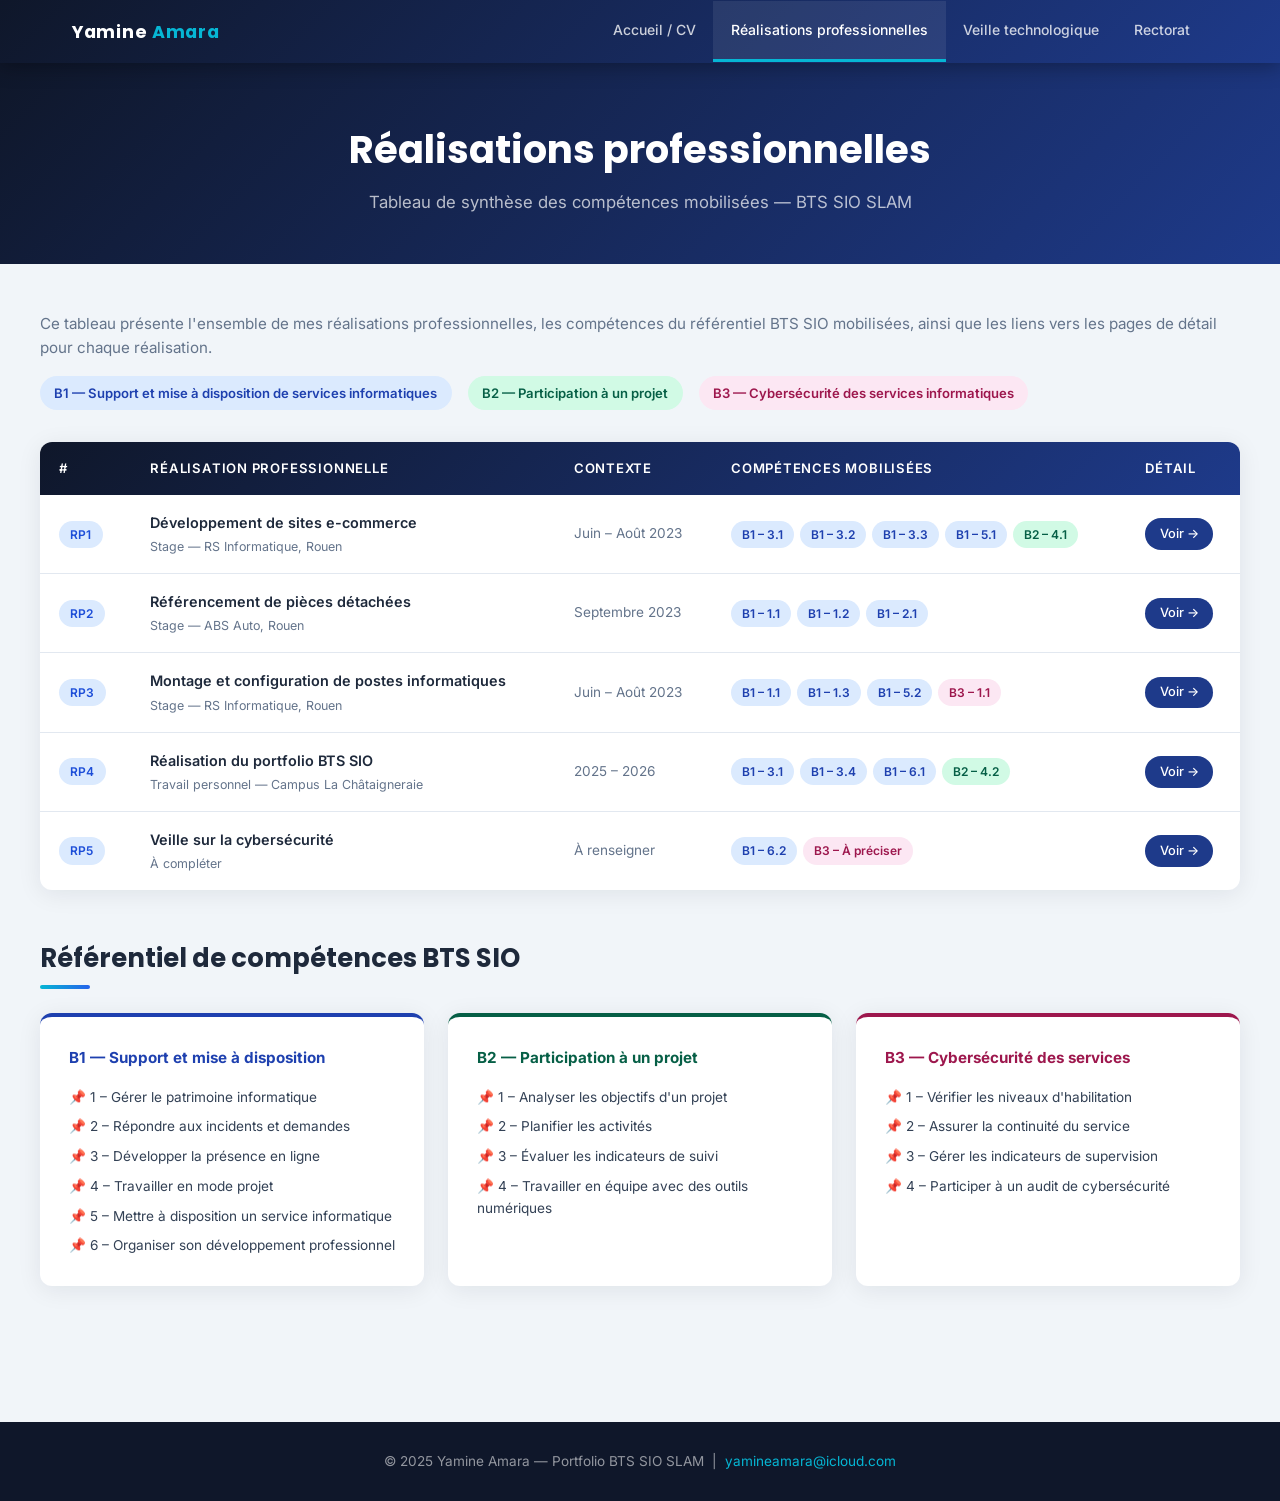
==== realisations.html @ 0012625f "Add files via upload" ====
<!DOCTYPE html>
<html lang="fr">
<head>
  <meta charset="UTF-8">
  <meta name="viewport" content="width=device-width, initial-scale=1.0">
  <title>Réalisations professionnelles — Yamine Amara</title>
  <link rel="stylesheet" href="style.css">
</head>
<body>

<nav class="navbar">
  <div class="navbar-inner">
    <a href="index.html" class="navbar-brand">Yamine <span>Amara</span></a>
    <ul class="navbar-nav">
      <li><a href="index.html">Accueil / CV</a></li>
      <li><a href="realisations.html" class="active">Réalisations professionnelles</a></li>
      <li><a href="veille.html">Veille technologique</a></li>
      <li><a href="rectorat.html">Rectorat</a></li>
    </ul>
  </div>
</nav>

<div class="page-header">
  <h1>Réalisations professionnelles</h1>
  <p>Tableau de synthèse des compétences mobilisées — BTS SIO SLAM</p>
</div>

<div class="container section">

  <p style="font-size:0.95rem;color:var(--gray);margin-bottom:1rem;">
    Ce tableau présente l'ensemble de mes réalisations professionnelles, les compétences du référentiel BTS SIO mobilisées,
    ainsi que les liens vers les pages de détail pour chaque réalisation.
  </p>

  <!-- Légende blocs -->
  <div style="display:flex;gap:1rem;flex-wrap:wrap;margin-bottom:1.5rem;">
    <span class="badge badge-b1" style="padding:0.4rem 0.9rem;font-size:0.82rem;">B1 — Support et mise à disposition de services informatiques</span>
    <span class="badge badge-b2" style="padding:0.4rem 0.9rem;font-size:0.82rem;">B2 — Participation à un projet</span>
    <span class="badge badge-b3" style="padding:0.4rem 0.9rem;font-size:0.82rem;">B3 — Cybersécurité des services informatiques</span>
  </div>

  <div class="rp-table-wrapper">
    <table class="rp-table">
      <thead>
        <tr>
          <th>#</th>
          <th>Réalisation professionnelle</th>
          <th>Contexte</th>
          <th>Compétences mobilisées</th>
          <th>Détail</th>
        </tr>
      </thead>
      <tbody>

        <tr>
          <td><span class="badge badge-primary">RP1</span></td>
          <td>
            <div class="rp-name">Développement de sites e-commerce</div>
            <div style="font-size:0.78rem;color:var(--gray);margin-top:0.2rem;">Stage — RS Informatique, Rouen</div>
          </td>
          <td style="font-size:0.85rem;color:var(--gray);">Juin – Août 2023</td>
          <td>
            <div class="comp-badges">
              <span class="badge badge-b1">B1 – 3.1</span>
              <span class="badge badge-b1">B1 – 3.2</span>
              <span class="badge badge-b1">B1 – 3.3</span>
              <span class="badge badge-b1">B1 – 5.1</span>
              <span class="badge badge-b2">B2 – 4.1</span>
            </div>
          </td>
          <td><a href="rp/rp1-ecommerce.html" target="_blank" class="rp-link">Voir →</a></td>
        </tr>

        <tr>
          <td><span class="badge badge-primary">RP2</span></td>
          <td>
            <div class="rp-name">Référencement de pièces détachées</div>
            <div style="font-size:0.78rem;color:var(--gray);margin-top:0.2rem;">Stage — ABS Auto, Rouen</div>
          </td>
          <td style="font-size:0.85rem;color:var(--gray);">Septembre 2023</td>
          <td>
            <div class="comp-badges">
              <span class="badge badge-b1">B1 – 1.1</span>
              <span class="badge badge-b1">B1 – 1.2</span>
              <span class="badge badge-b1">B1 – 2.1</span>
            </div>
          </td>
          <td><a href="rp/rp2-pieces.html" target="_blank" class="rp-link">Voir →</a></td>
        </tr>

        <tr>
          <td><span class="badge badge-primary">RP3</span></td>
          <td>
            <div class="rp-name">Montage et configuration de postes informatiques</div>
            <div style="font-size:0.78rem;color:var(--gray);margin-top:0.2rem;">Stage — RS Informatique, Rouen</div>
          </td>
          <td style="font-size:0.85rem;color:var(--gray);">Juin – Août 2023</td>
          <td>
            <div class="comp-badges">
              <span class="badge badge-b1">B1 – 1.1</span>
              <span class="badge badge-b1">B1 – 1.3</span>
              <span class="badge badge-b1">B1 – 5.2</span>
              <span class="badge badge-b3">B3 – 1.1</span>
            </div>
          </td>
          <td><a href="rp/rp3-montage.html" target="_blank" class="rp-link">Voir →</a></td>
        </tr>

        <tr>
          <td><span class="badge badge-primary">RP4</span></td>
          <td>
            <div class="rp-name">Réalisation du portfolio BTS SIO</div>
            <div style="font-size:0.78rem;color:var(--gray);margin-top:0.2rem;">Travail personnel — Campus La Châtaigneraie</div>
          </td>
          <td style="font-size:0.85rem;color:var(--gray);">2025 – 2026</td>
          <td>
            <div class="comp-badges">
              <span class="badge badge-b1">B1 – 3.1</span>
              <span class="badge badge-b1">B1 – 3.4</span>
              <span class="badge badge-b1">B1 – 6.1</span>
              <span class="badge badge-b2">B2 – 4.2</span>
            </div>
          </td>
          <td><a href="rp/rp4-portfolio.html" target="_blank" class="rp-link">Voir →</a></td>
        </tr>

        <tr>
          <td><span class="badge badge-primary">RP5</span></td>
          <td>
            <div class="rp-name">Veille sur la cybersécurité</div>
            <div style="font-size:0.78rem;color:var(--gray);margin-top:0.2rem;">À compléter</div>
          </td>
          <td style="font-size:0.85rem;color:var(--gray);">À renseigner</td>
          <td>
            <div class="comp-badges">
              <span class="badge badge-b1">B1 – 6.2</span>
              <span class="badge badge-b3">B3 – À préciser</span>
            </div>
          </td>
          <td><a href="rp/rp5-placeholder.html" target="_blank" class="rp-link">Voir →</a></td>
        </tr>

      </tbody>
    </table>
  </div>

  <!-- Référentiel de compétences -->
  <div style="margin-top:3rem;">
    <h2 class="section-title">Référentiel de compétences BTS SIO</h2>
    <div class="section-divider"></div>

    <div style="display:grid;grid-template-columns:repeat(auto-fit,minmax(300px,1fr));gap:1.5rem;margin-top:1.5rem;">

      <div class="card" style="border-top:4px solid #1e40af;">
        <h3 style="color:#1e40af;font-size:0.95rem;font-weight:700;margin-bottom:1rem;">B1 — Support et mise à disposition</h3>
        <ul style="list-style:none;font-size:0.85rem;color:var(--text);display:flex;flex-direction:column;gap:0.5rem;">
          <li>📌 1 – Gérer le patrimoine informatique</li>
          <li>📌 2 – Répondre aux incidents et demandes</li>
          <li>📌 3 – Développer la présence en ligne</li>
          <li>📌 4 – Travailler en mode projet</li>
          <li>📌 5 – Mettre à disposition un service informatique</li>
          <li>📌 6 – Organiser son développement professionnel</li>
        </ul>
      </div>

      <div class="card" style="border-top:4px solid #065f46;">
        <h3 style="color:#065f46;font-size:0.95rem;font-weight:700;margin-bottom:1rem;">B2 — Participation à un projet</h3>
        <ul style="list-style:none;font-size:0.85rem;color:var(--text);display:flex;flex-direction:column;gap:0.5rem;">
          <li>📌 1 – Analyser les objectifs d'un projet</li>
          <li>📌 2 – Planifier les activités</li>
          <li>📌 3 – Évaluer les indicateurs de suivi</li>
          <li>📌 4 – Travailler en équipe avec des outils numériques</li>
        </ul>
      </div>

      <div class="card" style="border-top:4px solid #9d174d;">
        <h3 style="color:#9d174d;font-size:0.95rem;font-weight:700;margin-bottom:1rem;">B3 — Cybersécurité des services</h3>
        <ul style="list-style:none;font-size:0.85rem;color:var(--text);display:flex;flex-direction:column;gap:0.5rem;">
          <li>📌 1 – Vérifier les niveaux d'habilitation</li>
          <li>📌 2 – Assurer la continuité du service</li>
          <li>📌 3 – Gérer les indicateurs de supervision</li>
          <li>📌 4 – Participer à un audit de cybersécurité</li>
        </ul>
      </div>

    </div>
  </div>

</div>

<footer>
  <p>© 2025 Yamine Amara — Portfolio BTS SIO SLAM &nbsp;|&nbsp; <a href="mailto:yamineamara@icloud.com">yamineamara@icloud.com</a></p>
</footer>

</body>
</html>
---- style.css ----
@import url('https://fonts.googleapis.com/css2?family=Inter:wght@300;400;500;600;700&family=Poppins:wght@600;700;800&display=swap');

:root {
  --primary: #1e3a8a;
  --primary-light: #2563eb;
  --accent: #06b6d4;
  --dark: #0f172a;
  --dark-2: #1e293b;
  --light: #f1f5f9;
  --light-2: #e2e8f0;
  --white: #ffffff;
  --gray: #64748b;
  --text: #334155;
  --text-light: #94a3b8;
  --border: #e2e8f0;
  --success: #10b981;
  --warning: #f59e0b;
  --danger: #ef4444;
  --shadow: 0 4px 24px rgba(15,23,42,0.08);
  --shadow-lg: 0 8px 40px rgba(15,23,42,0.14);
  --radius: 12px;
  --radius-sm: 8px;
}

*, *::before, *::after { margin: 0; padding: 0; box-sizing: border-box; }

html { scroll-behavior: smooth; }

body {
  font-family: 'Inter', -apple-system, BlinkMacSystemFont, sans-serif;
  color: var(--text);
  background: var(--light);
  line-height: 1.6;
  min-height: 100vh;
}

/* ── NAVBAR ── */
.navbar {
  background: linear-gradient(135deg, var(--dark) 0%, var(--primary) 100%);
  position: sticky;
  top: 0;
  z-index: 100;
  box-shadow: 0 2px 20px rgba(0,0,0,0.35);
}
.navbar-inner {
  max-width: 1200px;
  margin: 0 auto;
  display: flex;
  align-items: center;
  justify-content: space-between;
  padding: 0 2rem;
}
.navbar-brand {
  color: #fff;
  font-family: 'Poppins', sans-serif;
  font-size: 1.1rem;
  font-weight: 700;
  text-decoration: none;
  padding: 1.1rem 0;
  letter-spacing: 0.04em;
  white-space: nowrap;
}
.navbar-brand span { color: var(--accent); }
.navbar-nav {
  display: flex;
  list-style: none;
  gap: 0;
}
.navbar-nav a {
  display: block;
  color: rgba(255,255,255,0.78);
  text-decoration: none;
  padding: 1.1rem 1.1rem;
  font-size: 0.875rem;
  font-weight: 500;
  transition: all 0.25s;
  border-bottom: 3px solid transparent;
}
.navbar-nav a:hover, .navbar-nav a.active {
  color: #fff;
  background: rgba(255,255,255,0.08);
  border-bottom-color: var(--accent);
}

/* ── PAGE HEADER ── */
.page-header {
  background: linear-gradient(135deg, var(--dark) 0%, var(--primary) 100%);
  color: #fff;
  padding: 3.5rem 2rem 3rem;
  text-align: center;
}
.page-header h1 {
  font-family: 'Poppins', sans-serif;
  font-size: 2.4rem;
  font-weight: 700;
  margin-bottom: 0.5rem;
}
.page-header p { color: rgba(255,255,255,0.7); font-size: 1.05rem; }

/* ── HERO (CV page) ── */
.hero {
  background: linear-gradient(135deg, var(--dark) 0%, var(--primary) 60%, #1d4ed8 100%);
  color: #fff;
  padding: 4rem 2rem 4.5rem;
  position: relative;
  overflow: hidden;
}
.hero::before {
  content: '';
  position: absolute;
  top: -40%;
  right: -10%;
  width: 500px;
  height: 500px;
  background: radial-gradient(circle, rgba(6,182,212,0.12) 0%, transparent 70%);
  border-radius: 50%;
}
.hero-inner {
  max-width: 1100px;
  margin: 0 auto;
  display: flex;
  align-items: center;
  gap: 3rem;
}
.hero-avatar {
  flex-shrink: 0;
  width: 160px;
  height: 160px;
  border-radius: 50%;
  background: linear-gradient(135deg, var(--accent), var(--primary-light));
  display: flex;
  align-items: center;
  justify-content: center;
  font-size: 4.5rem;
  border: 4px solid rgba(255,255,255,0.2);
  box-shadow: 0 8px 32px rgba(0,0,0,0.3);
}
.hero-info h1 {
  font-family: 'Poppins', sans-serif;
  font-size: 3rem;
  font-weight: 800;
  line-height: 1.1;
  margin-bottom: 0.4rem;
}
.hero-info h1 span { color: var(--accent); }
.hero-subtitle {
  font-size: 1.2rem;
  color: rgba(255,255,255,0.75);
  margin-bottom: 1.5rem;
  font-weight: 500;
}
.hero-contacts {
  display: flex;
  flex-wrap: wrap;
  gap: 0.8rem;
}
.hero-contact-item {
  display: flex;
  align-items: center;
  gap: 0.4rem;
  background: rgba(255,255,255,0.1);
  backdrop-filter: blur(4px);
  border: 1px solid rgba(255,255,255,0.15);
  padding: 0.4rem 0.9rem;
  border-radius: 50px;
  font-size: 0.875rem;
  color: rgba(255,255,255,0.9);
  text-decoration: none;
  transition: background 0.2s;
}
.hero-contact-item:hover { background: rgba(255,255,255,0.18); }
.hero-contact-item .icon { font-size: 1rem; }

/* ── LAYOUT ── */
.container { max-width: 1200px; margin: 0 auto; padding: 0 2rem; }
.section { padding: 3rem 0; }

.cv-grid {
  display: grid;
  grid-template-columns: 300px 1fr;
  gap: 2rem;
  max-width: 1200px;
  margin: 0 auto;
  padding: 2.5rem 2rem;
  align-items: start;
}

/* ── CARDS ── */
.card {
  background: var(--white);
  border-radius: var(--radius);
  padding: 1.8rem;
  box-shadow: var(--shadow);
  margin-bottom: 1.5rem;
}
.card-title {
  font-family: 'Poppins', sans-serif;
  font-size: 1rem;
  font-weight: 700;
  text-transform: uppercase;
  letter-spacing: 0.08em;
  color: var(--primary);
  margin-bottom: 1.3rem;
  padding-bottom: 0.7rem;
  border-bottom: 2px solid var(--accent);
  display: flex;
  align-items: center;
  gap: 0.5rem;
}

/* ── TIMELINE ── */
.timeline { list-style: none; }
.timeline-item {
  position: relative;
  padding-left: 1.6rem;
  padding-bottom: 1.6rem;
  border-left: 2px solid var(--light-2);
}
.timeline-item:last-child { border-left-color: transparent; padding-bottom: 0; }
.timeline-item::before {
  content: '';
  position: absolute;
  left: -6px;
  top: 6px;
  width: 10px;
  height: 10px;
  border-radius: 50%;
  background: var(--accent);
  border: 2px solid var(--white);
  box-shadow: 0 0 0 2px var(--accent);
}
.timeline-date {
  font-size: 0.78rem;
  font-weight: 600;
  color: var(--accent);
  text-transform: uppercase;
  letter-spacing: 0.05em;
  margin-bottom: 0.2rem;
}
.timeline-company {
  font-size: 0.82rem;
  color: var(--gray);
  margin-bottom: 0.3rem;
  font-weight: 500;
}
.timeline-title {
  font-weight: 600;
  font-size: 1rem;
  color: var(--dark-2);
  margin-bottom: 0.4rem;
}
.timeline-desc {
  font-size: 0.875rem;
  color: var(--text);
  line-height: 1.55;
}
.timeline-tags {
  display: flex;
  flex-wrap: wrap;
  gap: 0.4rem;
  margin-top: 0.5rem;
}

/* ── TAGS & BADGES ── */
.tag {
  background: var(--light);
  color: var(--primary);
  font-size: 0.75rem;
  font-weight: 600;
  padding: 0.2rem 0.65rem;
  border-radius: 50px;
  border: 1px solid var(--light-2);
}
.badge {
  display: inline-block;
  padding: 0.25rem 0.7rem;
  border-radius: 50px;
  font-size: 0.75rem;
  font-weight: 600;
}
.badge-b1 { background: #dbeafe; color: #1e40af; }
.badge-b2 { background: #d1fae5; color: #065f46; }
.badge-b3 { background: #fce7f3; color: #9d174d; }
.badge-primary { background: #dbeafe; color: #1d4ed8; }
.badge-accent { background: #cffafe; color: #0e7490; }
.badge-success { background: #d1fae5; color: #047857; }
.badge-warning { background: #fef3c7; color: #92400e; }

/* ── SKILLS ── */
.skill-list { display: flex; flex-wrap: wrap; gap: 0.5rem; }
.skill-tag {
  background: linear-gradient(135deg, var(--primary) 0%, var(--primary-light) 100%);
  color: #fff;
  font-size: 0.8rem;
  font-weight: 500;
  padding: 0.35rem 0.85rem;
  border-radius: 50px;
}
.soft-skill-tag {
  background: var(--light);
  color: var(--primary);
  font-size: 0.8rem;
  font-weight: 500;
  padding: 0.35rem 0.85rem;
  border-radius: 50px;
  border: 1.5px solid var(--primary-light);
}
.lang-item {
  display: flex;
  justify-content: space-between;
  align-items: center;
  padding: 0.5rem 0;
  border-bottom: 1px solid var(--light-2);
}
.lang-item:last-child { border-bottom: none; }
.lang-level {
  font-size: 0.78rem;
  font-weight: 600;
  color: var(--accent);
  background: #cffafe;
  padding: 0.15rem 0.6rem;
  border-radius: 50px;
}
.interest-list { display: flex; flex-wrap: wrap; gap: 0.5rem; }
.interest-tag {
  background: var(--light);
  color: var(--gray);
  font-size: 0.82rem;
  padding: 0.4rem 0.9rem;
  border-radius: var(--radius-sm);
  display: flex;
  align-items: center;
  gap: 0.35rem;
}

/* ── CERTIFICATIONS ── */
.cert-grid {
  display: grid;
  grid-template-columns: repeat(auto-fit, minmax(260px, 1fr));
  gap: 1.5rem;
  margin-top: 2rem;
}
.cert-card {
  background: var(--white);
  border-radius: var(--radius);
  padding: 1.8rem;
  box-shadow: var(--shadow);
  border-top: 4px solid var(--accent);
  text-decoration: none;
  color: inherit;
  transition: transform 0.2s, box-shadow 0.2s;
  display: block;
}
.cert-card:hover { transform: translateY(-4px); box-shadow: var(--shadow-lg); }
.cert-icon { font-size: 2.5rem; margin-bottom: 0.8rem; }
.cert-card h3 {
  font-family: 'Poppins', sans-serif;
  font-size: 1.1rem;
  color: var(--primary);
  margin-bottom: 0.5rem;
}
.cert-card p { font-size: 0.875rem; color: var(--gray); line-height: 1.5; }
.cert-screenshots {
  display: flex;
  flex-wrap: wrap;
  gap: 0.5rem;
  margin-top: 1rem;
}
.cert-screenshot-placeholder {
  width: 80px;
  height: 54px;
  background: var(--light);
  border: 1.5px dashed var(--light-2);
  border-radius: var(--radius-sm);
  display: flex;
  align-items: center;
  justify-content: center;
  font-size: 0.6rem;
  color: var(--text-light);
  text-align: center;
  cursor: pointer;
}

/* ── RÉALISATIONS TABLE ── */
.rp-table-wrapper {
  background: var(--white);
  border-radius: var(--radius);
  box-shadow: var(--shadow);
  overflow: hidden;
  margin-top: 2rem;
}
.rp-table {
  width: 100%;
  border-collapse: collapse;
}
.rp-table thead {
  background: linear-gradient(135deg, var(--dark) 0%, var(--primary) 100%);
  color: #fff;
}
.rp-table th {
  padding: 1rem 1.2rem;
  text-align: left;
  font-size: 0.82rem;
  font-weight: 600;
  text-transform: uppercase;
  letter-spacing: 0.06em;
}
.rp-table td {
  padding: 1rem 1.2rem;
  border-bottom: 1px solid var(--light-2);
  font-size: 0.9rem;
  vertical-align: middle;
}
.rp-table tbody tr:last-child td { border-bottom: none; }
.rp-table tbody tr:hover { background: var(--light); }
.rp-name { font-weight: 600; color: var(--dark-2); }
.rp-link {
  display: inline-flex;
  align-items: center;
  gap: 0.35rem;
  background: var(--primary);
  color: #fff;
  text-decoration: none;
  padding: 0.35rem 0.9rem;
  border-radius: 50px;
  font-size: 0.8rem;
  font-weight: 500;
  transition: background 0.2s;
}
.rp-link:hover { background: var(--primary-light); }
.comp-badges { display: flex; flex-wrap: wrap; gap: 0.35rem; }

/* ── RP DETAIL PAGE ── */
.rp-detail-header {
  background: linear-gradient(135deg, var(--dark) 0%, var(--primary) 100%);
  color: #fff;
  padding: 3rem 2rem;
}
.rp-detail-header .container { max-width: 1100px; }
.rp-detail-header h1 {
  font-family: 'Poppins', sans-serif;
  font-size: 2rem;
  margin-bottom: 0.5rem;
}
.rp-detail-header p { color: rgba(255,255,255,0.7); }
.rp-comp-row { display: flex; flex-wrap: wrap; gap: 0.5rem; margin-top: 1rem; }

.detail-grid {
  display: grid;
  grid-template-columns: 1fr 340px;
  gap: 2rem;
  max-width: 1100px;
  margin: 2rem auto;
  padding: 0 2rem;
  align-items: start;
}

.env-grid {
  display: grid;
  grid-template-columns: repeat(auto-fit, minmax(140px, 1fr));
  gap: 0.8rem;
  margin-top: 0.8rem;
}
.env-item {
  background: var(--light);
  border-radius: var(--radius-sm);
  padding: 0.7rem 0.9rem;
  display: flex;
  align-items: center;
  gap: 0.5rem;
  font-size: 0.85rem;
  font-weight: 500;
  color: var(--text);
}

.proof-grid {
  display: grid;
  grid-template-columns: repeat(auto-fill, minmax(220px, 1fr));
  gap: 1rem;
  margin-top: 1rem;
}
.proof-placeholder {
  background: var(--light);
  border: 2px dashed var(--light-2);
  border-radius: var(--radius-sm);
  padding: 1.5rem;
  text-align: center;
  color: var(--text-light);
  font-size: 0.85rem;
  min-height: 140px;
  display: flex;
  flex-direction: column;
  align-items: center;
  justify-content: center;
  gap: 0.4rem;
}
.proof-placeholder .proof-icon { font-size: 2rem; opacity: 0.4; }
.proof-link {
  display: flex;
  align-items: center;
  gap: 0.5rem;
  background: var(--light);
  border: 1.5px solid var(--light-2);
  border-radius: var(--radius-sm);
  padding: 0.7rem 1rem;
  text-decoration: none;
  color: var(--primary);
  font-size: 0.875rem;
  font-weight: 500;
  transition: background 0.2s, border-color 0.2s;
}
.proof-link:hover { background: #dbeafe; border-color: var(--primary-light); }

/* ── VEILLE ── */
.veille-tools-grid {
  display: grid;
  grid-template-columns: repeat(auto-fit, minmax(240px, 1fr));
  gap: 1.5rem;
  margin-top: 1.5rem;
}
.tool-card {
  background: var(--white);
  border-radius: var(--radius);
  padding: 1.5rem;
  box-shadow: var(--shadow);
  border-left: 4px solid var(--accent);
  text-decoration: none;
  color: inherit;
  display: block;
  transition: transform 0.2s;
}
.tool-card:hover { transform: translateY(-3px); }
.tool-card h3 { font-size: 1.05rem; color: var(--primary); margin-bottom: 0.4rem; }
.tool-card p { font-size: 0.85rem; color: var(--gray); }
.tool-new { border-left-color: var(--warning); }

.news-section { margin-bottom: 2.5rem; }
.news-month-title {
  font-family: 'Poppins', sans-serif;
  font-size: 1.1rem;
  font-weight: 700;
  color: var(--primary);
  margin-bottom: 1rem;
  padding-left: 1rem;
  border-left: 4px solid var(--accent);
}
.news-card {
  background: var(--white);
  border-radius: var(--radius);
  padding: 1.3rem 1.5rem;
  box-shadow: var(--shadow);
  margin-bottom: 1rem;
  display: flex;
  gap: 1rem;
  align-items: flex-start;
  text-decoration: none;
  color: inherit;
  transition: transform 0.2s;
}
.news-card:hover { transform: translateX(4px); }
.news-date-badge {
  background: var(--primary);
  color: #fff;
  border-radius: var(--radius-sm);
  padding: 0.4rem 0.7rem;
  font-size: 0.78rem;
  font-weight: 600;
  flex-shrink: 0;
  text-align: center;
  min-width: 60px;
}
.news-content h4 { font-size: 0.95rem; color: var(--dark-2); margin-bottom: 0.3rem; }
.news-content p { font-size: 0.83rem; color: var(--gray); }
.news-source { font-size: 0.75rem; color: var(--accent); font-weight: 600; margin-top: 0.3rem; }

.mise-en-oeuvre {
  background: linear-gradient(135deg, var(--primary) 0%, var(--primary-light) 100%);
  color: #fff;
  border-radius: var(--radius);
  padding: 2rem;
  margin-top: 2rem;
}
.mise-en-oeuvre h3 { font-size: 1.1rem; margin-bottom: 0.8rem; }
.mise-en-oeuvre p { opacity: 0.85; font-size: 0.9rem; line-height: 1.6; }

/* ── RECTORAT ── */
.rectorat-grid {
  display: grid;
  grid-template-columns: repeat(auto-fit, minmax(280px, 1fr));
  gap: 1.5rem;
  margin-top: 2rem;
}
.rectorat-card {
  background: var(--white);
  border-radius: var(--radius);
  padding: 2rem;
  box-shadow: var(--shadow);
  text-align: center;
}
.rectorat-card .doc-icon { font-size: 3rem; margin-bottom: 1rem; }
.rectorat-card h3 { font-size: 1.05rem; color: var(--dark-2); margin-bottom: 0.5rem; }
.rectorat-card p { font-size: 0.85rem; color: var(--gray); margin-bottom: 1.2rem; }
.btn {
  display: inline-flex;
  align-items: center;
  gap: 0.4rem;
  padding: 0.6rem 1.4rem;
  border-radius: 50px;
  font-size: 0.875rem;
  font-weight: 600;
  text-decoration: none;
  transition: all 0.2s;
  cursor: pointer;
  border: none;
}
.btn-primary { background: var(--primary); color: #fff; }
.btn-primary:hover { background: var(--primary-light); }
.btn-outline { background: transparent; color: var(--primary); border: 2px solid var(--primary); }
.btn-outline:hover { background: var(--primary); color: #fff; }
.attestation-placeholder {
  background: var(--light);
  border: 2px dashed var(--light-2);
  border-radius: var(--radius-sm);
  min-height: 180px;
  display: flex;
  flex-direction: column;
  align-items: center;
  justify-content: center;
  color: var(--text-light);
  font-size: 0.85rem;
  gap: 0.5rem;
  margin-top: 1rem;
}

/* ── SECTION TITLE ── */
.section-title {
  font-family: 'Poppins', sans-serif;
  font-size: 1.6rem;
  font-weight: 700;
  color: var(--dark-2);
  margin-bottom: 0.4rem;
}
.section-subtitle { color: var(--gray); font-size: 0.95rem; margin-bottom: 2rem; }
.section-divider {
  width: 50px;
  height: 4px;
  background: linear-gradient(90deg, var(--accent), var(--primary-light));
  border-radius: 2px;
  margin-bottom: 1.5rem;
}

/* ── FOOTER ── */
footer {
  background: var(--dark);
  color: rgba(255,255,255,0.55);
  text-align: center;
  padding: 1.8rem 2rem;
  font-size: 0.85rem;
  margin-top: 4rem;
}
footer a { color: var(--accent); text-decoration: none; }

/* ── RESPONSIVE ── */
@media (max-width: 900px) {
  .cv-grid { grid-template-columns: 1fr; }
  .detail-grid { grid-template-columns: 1fr; }
  .hero-inner { flex-direction: column; text-align: center; }
  .hero-contacts { justify-content: center; }
  .hero-info h1 { font-size: 2.2rem; }
}
@media (max-width: 640px) {
  .navbar-inner { flex-direction: column; padding: 0 1rem; }
  .navbar-brand { padding: 0.8rem 0 0; }
  .navbar-nav { flex-wrap: wrap; justify-content: center; padding-bottom: 0.4rem; }
  .navbar-nav a { padding: 0.6rem 0.7rem; font-size: 0.8rem; }
  .hero { padding: 2.5rem 1rem; }
  .rp-table { font-size: 0.82rem; }
  .rp-table th, .rp-table td { padding: 0.7rem 0.8rem; }
}
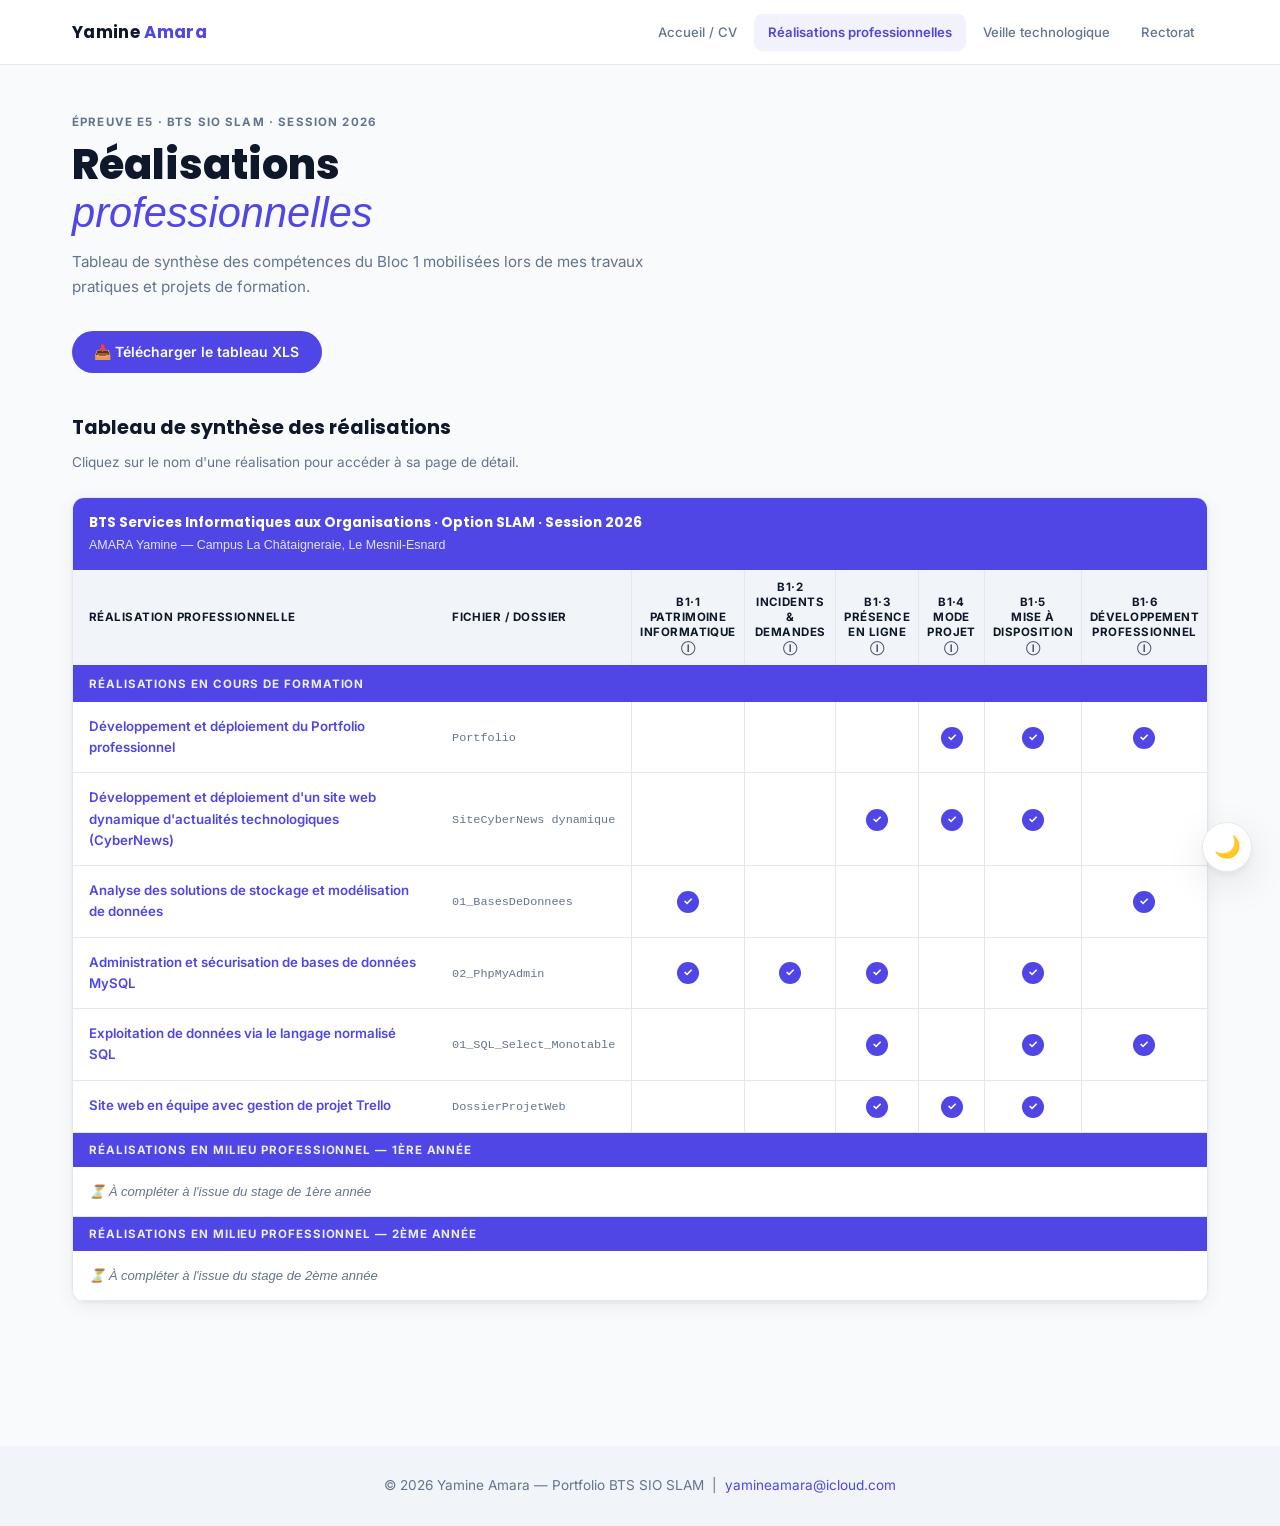
==== commit e202d3f5: "Add files via upload" ====
--- a/realisations.html
+++ b/realisations.html
@@ -3,8 +3,110 @@
 <head>
   <meta charset="UTF-8">
   <meta name="viewport" content="width=device-width, initial-scale=1.0">
+  <link rel="icon" href="favicon.svg" type="image/svg+xml">
   <title>Réalisations professionnelles — Yamine Amara</title>
   <link rel="stylesheet" href="style.css">
+  <style>
+    /* ── Tableau de synthèse ── */
+    .synthese-wrap {
+      overflow-x: auto;
+      margin-top: 1.5rem;
+      border-radius: var(--radius);
+      border: 1px solid var(--border);
+      box-shadow: var(--shadow);
+    }
+    .synthese {
+      width: 100%;
+      border-collapse: collapse;
+      min-width: 860px;
+      font-size: 0.83rem;
+      background: var(--surface);
+    }
+    /* En-tête principal */
+    .synthese .th-title {
+      background: var(--primary);
+      color: #fff;
+      padding: 14px 16px;
+      text-align: left;
+      font-family: 'Poppins', sans-serif;
+      font-size: 0.85rem;
+      font-weight: 700;
+    }
+    /* En-tête colonnes compétences */
+    .synthese .th-clickable { cursor: pointer; transition: background 0.2s; }
+    .synthese .th-clickable:hover { background: rgba(79,70,229,0.15) !important; }
+    .th-hint { font-size: 0.65rem; opacity: 0.7; display: block; margin-top: 2px; }
+    .synthese .th-comp {
+      background: var(--surface-2);
+      color: var(--text);
+      padding: 10px 8px;
+      text-align: center;
+      font-size: 0.72rem;
+      font-weight: 700;
+      text-transform: uppercase;
+      letter-spacing: 0.04em;
+      border-bottom: 2px solid var(--primary);
+      border-left: 1px solid var(--border);
+      vertical-align: bottom;
+      line-height: 1.3;
+    }
+    .synthese .th-rp {
+      background: var(--surface-2);
+      color: var(--text);
+      padding: 10px 16px;
+      text-align: left;
+      font-size: 0.72rem;
+      font-weight: 700;
+      text-transform: uppercase;
+      letter-spacing: 0.04em;
+      border-bottom: 2px solid var(--primary);
+    }
+    /* Lignes section */
+    .synthese .tr-section td {
+      background: var(--primary);
+      color: rgba(255,255,255,0.9);
+      padding: 8px 16px;
+      font-size: 0.72rem;
+      font-weight: 700;
+      text-transform: uppercase;
+      letter-spacing: 0.08em;
+    }
+    /* Lignes RP */
+    .synthese .tr-rp td {
+      padding: 14px 16px;
+      border-bottom: 1px solid var(--border);
+      vertical-align: middle;
+      color: var(--text);
+    }
+    .synthese .tr-rp:last-child td { border-bottom: none; }
+    .synthese .tr-rp:hover td { background: var(--surface-2); }
+    /* Cellule nom RP */
+    .synthese .td-rp-name { font-weight: 600; color: var(--text); }
+    .synthese .td-rp-file {
+      font-size: 0.74rem; color: var(--muted);
+      font-family: monospace; margin-top: 3px;
+    }
+    /* Cellule compétence */
+    .synthese .td-comp {
+      text-align: center;
+      border-left: 1px solid var(--border);
+      padding: 14px 8px;
+    }
+    .synthese .check {
+      display: inline-flex; align-items: center; justify-content: center;
+      width: 22px; height: 22px; border-radius: 50%;
+      background: var(--primary); color: #fff;
+      font-size: 0.7rem; font-weight: 700;
+    }
+    /* Ligne attente milieu pro */
+    .synthese .tr-pending td {
+      padding: 14px 16px;
+      border-bottom: 1px solid var(--border);
+      color: var(--muted);
+      font-style: italic;
+      font-size: 0.82rem;
+    }
+  </style>
 </head>
 <body>
 
@@ -17,180 +119,321 @@
       <li><a href="veille.html">Veille technologique</a></li>
       <li><a href="rectorat.html">Rectorat</a></li>
     </ul>
+
+    <button class="nav-burger" id="nav-burger" aria-label="Menu"><span></span><span></span><span></span></button>
   </div>
 </nav>
 
-<div class="page-header">
-  <h1>Réalisations professionnelles</h1>
-  <p>Tableau de synthèse des compétences mobilisées — BTS SIO SLAM</p>
-</div>
-
-<div class="container section">
-
-  <p style="font-size:0.95rem;color:var(--gray);margin-bottom:1rem;">
-    Ce tableau présente l'ensemble de mes réalisations professionnelles, les compétences du référentiel BTS SIO mobilisées,
-    ainsi que les liens vers les pages de détail pour chaque réalisation.
+<div class="page-wrap">
+<div class="container">
+
+  <!-- En-tête -->
+  <div class="animate" style="margin-bottom:2rem;">
+    <p class="eyebrow" style="margin-bottom:10px;">Épreuve E5 · BTS SIO SLAM · Session 2026</p>
+    <h1 style="font-family:'Poppins',sans-serif;font-size:clamp(1.8rem,4vw,2.6rem);font-weight:800;color:var(--text);line-height:1.15;">
+      Réalisations<br><em style="font-style:italic;font-weight:400;color:var(--primary);">professionnelles</em>
+    </h1>
+    <p style="font-size:0.95rem;color:var(--muted);margin-top:12px;max-width:620px;line-height:1.65;">
+      Tableau de synthèse des compétences du Bloc 1 mobilisées lors de mes travaux pratiques et projets de formation.
+    </p>
+  </div>
+
+  <!-- Bouton téléchargement XLS -->
+  <div class="animate delay-1" style="margin-bottom:2.5rem;">
+    <a href="docs/tableau-synthese.xlsx" class="btn btn-primary" onclick="forceDl('docs/tableau-synthese.xlsx','YAM_TableauDeSynthese.xlsx');return false;">
+      📥 Télécharger le tableau XLS
+    </a>
+  </div>
+
+  <!-- ══ TABLEAU DE SYNTHÈSE ══ -->
+  <h2 style="font-family:'Poppins',sans-serif;font-size:1.2rem;font-weight:700;color:var(--text);margin-bottom:0.5rem;">
+    Tableau de synthèse des réalisations
+  </h2>
+  <p style="font-size:0.85rem;color:var(--muted);margin-bottom:1rem;">
+    Cliquez sur le nom d'une réalisation pour accéder à sa page de détail.
   </p>
-
-  <!-- Légende blocs -->
-  <div style="display:flex;gap:1rem;flex-wrap:wrap;margin-bottom:1.5rem;">
-    <span class="badge badge-b1" style="padding:0.4rem 0.9rem;font-size:0.82rem;">B1 — Support et mise à disposition de services informatiques</span>
-    <span class="badge badge-b2" style="padding:0.4rem 0.9rem;font-size:0.82rem;">B2 — Participation à un projet</span>
-    <span class="badge badge-b3" style="padding:0.4rem 0.9rem;font-size:0.82rem;">B3 — Cybersécurité des services informatiques</span>
-  </div>
-
-  <div class="rp-table-wrapper">
-    <table class="rp-table">
-      <thead>
-        <tr>
-          <th>#</th>
-          <th>Réalisation professionnelle</th>
-          <th>Contexte</th>
-          <th>Compétences mobilisées</th>
-          <th>Détail</th>
-        </tr>
-      </thead>
-      <tbody>
-
-        <tr>
-          <td><span class="badge badge-primary">RP1</span></td>
-          <td>
-            <div class="rp-name">Développement de sites e-commerce</div>
-            <div style="font-size:0.78rem;color:var(--gray);margin-top:0.2rem;">Stage — RS Informatique, Rouen</div>
-          </td>
-          <td style="font-size:0.85rem;color:var(--gray);">Juin – Août 2023</td>
-          <td>
-            <div class="comp-badges">
-              <span class="badge badge-b1">B1 – 3.1</span>
-              <span class="badge badge-b1">B1 – 3.2</span>
-              <span class="badge badge-b1">B1 – 3.3</span>
-              <span class="badge badge-b1">B1 – 5.1</span>
-              <span class="badge badge-b2">B2 – 4.1</span>
-            </div>
-          </td>
-          <td><a href="rp/rp1-ecommerce.html" target="_blank" class="rp-link">Voir →</a></td>
-        </tr>
-
-        <tr>
-          <td><span class="badge badge-primary">RP2</span></td>
-          <td>
-            <div class="rp-name">Référencement de pièces détachées</div>
-            <div style="font-size:0.78rem;color:var(--gray);margin-top:0.2rem;">Stage — ABS Auto, Rouen</div>
-          </td>
-          <td style="font-size:0.85rem;color:var(--gray);">Septembre 2023</td>
-          <td>
-            <div class="comp-badges">
-              <span class="badge badge-b1">B1 – 1.1</span>
-              <span class="badge badge-b1">B1 – 1.2</span>
-              <span class="badge badge-b1">B1 – 2.1</span>
-            </div>
-          </td>
-          <td><a href="rp/rp2-pieces.html" target="_blank" class="rp-link">Voir →</a></td>
-        </tr>
-
-        <tr>
-          <td><span class="badge badge-primary">RP3</span></td>
-          <td>
-            <div class="rp-name">Montage et configuration de postes informatiques</div>
-            <div style="font-size:0.78rem;color:var(--gray);margin-top:0.2rem;">Stage — RS Informatique, Rouen</div>
-          </td>
-          <td style="font-size:0.85rem;color:var(--gray);">Juin – Août 2023</td>
-          <td>
-            <div class="comp-badges">
-              <span class="badge badge-b1">B1 – 1.1</span>
-              <span class="badge badge-b1">B1 – 1.3</span>
-              <span class="badge badge-b1">B1 – 5.2</span>
-              <span class="badge badge-b3">B3 – 1.1</span>
-            </div>
-          </td>
-          <td><a href="rp/rp3-montage.html" target="_blank" class="rp-link">Voir →</a></td>
-        </tr>
-
-        <tr>
-          <td><span class="badge badge-primary">RP4</span></td>
-          <td>
-            <div class="rp-name">Réalisation du portfolio BTS SIO</div>
-            <div style="font-size:0.78rem;color:var(--gray);margin-top:0.2rem;">Travail personnel — Campus La Châtaigneraie</div>
-          </td>
-          <td style="font-size:0.85rem;color:var(--gray);">2025 – 2026</td>
-          <td>
-            <div class="comp-badges">
-              <span class="badge badge-b1">B1 – 3.1</span>
-              <span class="badge badge-b1">B1 – 3.4</span>
-              <span class="badge badge-b1">B1 – 6.1</span>
-              <span class="badge badge-b2">B2 – 4.2</span>
-            </div>
-          </td>
-          <td><a href="rp/rp4-portfolio.html" target="_blank" class="rp-link">Voir →</a></td>
-        </tr>
-
-        <tr>
-          <td><span class="badge badge-primary">RP5</span></td>
-          <td>
-            <div class="rp-name">Veille sur la cybersécurité</div>
-            <div style="font-size:0.78rem;color:var(--gray);margin-top:0.2rem;">À compléter</div>
-          </td>
-          <td style="font-size:0.85rem;color:var(--gray);">À renseigner</td>
-          <td>
-            <div class="comp-badges">
-              <span class="badge badge-b1">B1 – 6.2</span>
-              <span class="badge badge-b3">B3 – À préciser</span>
-            </div>
-          </td>
-          <td><a href="rp/rp5-placeholder.html" target="_blank" class="rp-link">Voir →</a></td>
-        </tr>
-
-      </tbody>
-    </table>
-  </div>
-
-  <!-- Référentiel de compétences -->
-  <div style="margin-top:3rem;">
-    <h2 class="section-title">Référentiel de compétences BTS SIO</h2>
-    <div class="section-divider"></div>
-
-    <div style="display:grid;grid-template-columns:repeat(auto-fit,minmax(300px,1fr));gap:1.5rem;margin-top:1.5rem;">
-
-      <div class="card" style="border-top:4px solid #1e40af;">
-        <h3 style="color:#1e40af;font-size:0.95rem;font-weight:700;margin-bottom:1rem;">B1 — Support et mise à disposition</h3>
-        <ul style="list-style:none;font-size:0.85rem;color:var(--text);display:flex;flex-direction:column;gap:0.5rem;">
-          <li>📌 1 – Gérer le patrimoine informatique</li>
-          <li>📌 2 – Répondre aux incidents et demandes</li>
-          <li>📌 3 – Développer la présence en ligne</li>
-          <li>📌 4 – Travailler en mode projet</li>
-          <li>📌 5 – Mettre à disposition un service informatique</li>
-          <li>📌 6 – Organiser son développement professionnel</li>
-        </ul>
-      </div>
-
-      <div class="card" style="border-top:4px solid #065f46;">
-        <h3 style="color:#065f46;font-size:0.95rem;font-weight:700;margin-bottom:1rem;">B2 — Participation à un projet</h3>
-        <ul style="list-style:none;font-size:0.85rem;color:var(--text);display:flex;flex-direction:column;gap:0.5rem;">
-          <li>📌 1 – Analyser les objectifs d'un projet</li>
-          <li>📌 2 – Planifier les activités</li>
-          <li>📌 3 – Évaluer les indicateurs de suivi</li>
-          <li>📌 4 – Travailler en équipe avec des outils numériques</li>
-        </ul>
-      </div>
-
-      <div class="card" style="border-top:4px solid #9d174d;">
-        <h3 style="color:#9d174d;font-size:0.95rem;font-weight:700;margin-bottom:1rem;">B3 — Cybersécurité des services</h3>
-        <ul style="list-style:none;font-size:0.85rem;color:var(--text);display:flex;flex-direction:column;gap:0.5rem;">
-          <li>📌 1 – Vérifier les niveaux d'habilitation</li>
-          <li>📌 2 – Assurer la continuité du service</li>
-          <li>📌 3 – Gérer les indicateurs de supervision</li>
-          <li>📌 4 – Participer à un audit de cybersécurité</li>
-        </ul>
-      </div>
-
+  <div class="animate delay-1">
+    <div class="synthese-wrap">
+      <table class="synthese">
+
+        <!-- Titre -->
+        <thead>
+          <tr>
+            <td class="th-title" colspan="8">
+              BTS Services Informatiques aux Organisations · Option SLAM · Session 2026<br>
+              <span style="font-weight:400;font-size:0.78rem;opacity:0.85;">AMARA Yamine — Campus La Châtaigneraie, Le Mesnil-Esnard</span>
+            </td>
+          </tr>
+          <tr>
+            <th class="th-rp">Réalisation professionnelle</th>
+            <th class="th-rp">Fichier / Dossier</th>
+            <th class="th-comp th-clickable" onclick="openComp('b11')">B1·1<br>Patrimoine<br>informatique<br><span class="th-hint">ⓘ</span></th>
+            <th class="th-comp th-clickable" onclick="openComp('b12')">B1·2<br>Incidents &amp;<br>demandes<br><span class="th-hint">ⓘ</span></th>
+            <th class="th-comp th-clickable" onclick="openComp('b13')">B1·3<br>Présence<br>en ligne<br><span class="th-hint">ⓘ</span></th>
+            <th class="th-comp th-clickable" onclick="openComp('b14')">B1·4<br>Mode<br>projet<br><span class="th-hint">ⓘ</span></th>
+            <th class="th-comp th-clickable" onclick="openComp('b15')">B1·5<br>Mise à<br>disposition<br><span class="th-hint">ⓘ</span></th>
+            <th class="th-comp th-clickable" onclick="openComp('b16')">B1·6<br>Développement<br>professionnel<br><span class="th-hint">ⓘ</span></th>
+          </tr>
+        </thead>
+
+        <tbody>
+
+          <!-- Section : Formation -->
+          <tr class="tr-section">
+            <td colspan="8">Réalisations en cours de formation</td>
+          </tr>
+
+          <!-- RP1 -->
+          <tr class="tr-rp">
+            <td>
+              <div class="td-rp-name">
+                <a href="rp/rp1-portfolio.html" style="color:var(--primary);text-decoration:none;font-weight:600;">
+                  Développement et déploiement du Portfolio professionnel
+                </a>
+              </div>
+            </td>
+            <td><span class="td-rp-file">Portfolio</span></td>
+            <td class="td-comp"></td>
+            <td class="td-comp"></td>
+            <td class="td-comp"></td>
+            <td class="td-comp"><span class="check">✓</span></td>
+            <td class="td-comp"><span class="check">✓</span></td>
+            <td class="td-comp"><span class="check">✓</span></td>
+          </tr>
+
+          <!-- RP2 -->
+          <tr class="tr-rp">
+            <td>
+              <div class="td-rp-name">
+                <a href="rp/rp2-cybernews.html" style="color:var(--primary);text-decoration:none;font-weight:600;">
+                  Développement et déploiement d'un site web dynamique d'actualités technologiques (CyberNews)
+                </a>
+              </div>
+            </td>
+            <td><span class="td-rp-file">SiteCyberNews dynamique</span></td>
+            <td class="td-comp"></td>
+            <td class="td-comp"></td>
+            <td class="td-comp"><span class="check">✓</span></td>
+            <td class="td-comp"><span class="check">✓</span></td>
+            <td class="td-comp"><span class="check">✓</span></td>
+            <td class="td-comp"></td>
+          </tr>
+
+          <!-- RP3 -->
+          <tr class="tr-rp">
+            <td>
+              <div class="td-rp-name">
+                <a href="rp/rp3-bdd.html" style="color:var(--primary);text-decoration:none;font-weight:600;">
+                  Analyse des solutions de stockage et modélisation de données
+                </a>
+              </div>
+            </td>
+            <td><span class="td-rp-file">01_BasesDeDonnees</span></td>
+            <td class="td-comp"><span class="check">✓</span></td>
+            <td class="td-comp"></td>
+            <td class="td-comp"></td>
+            <td class="td-comp"></td>
+            <td class="td-comp"></td>
+            <td class="td-comp"><span class="check">✓</span></td>
+          </tr>
+
+          <!-- RP4 -->
+          <tr class="tr-rp">
+            <td>
+              <div class="td-rp-name">
+                <a href="rp/rp4-phpmyadmin.html" style="color:var(--primary);text-decoration:none;font-weight:600;">
+                  Administration et sécurisation de bases de données MySQL
+                </a>
+              </div>
+            </td>
+            <td><span class="td-rp-file">02_PhpMyAdmin</span></td>
+            <td class="td-comp"><span class="check">✓</span></td>
+            <td class="td-comp"><span class="check">✓</span></td>
+            <td class="td-comp"><span class="check">✓</span></td>
+            <td class="td-comp"></td>
+            <td class="td-comp"><span class="check">✓</span></td>
+            <td class="td-comp"></td>
+          </tr>
+
+          <!-- RP5 -->
+          <tr class="tr-rp">
+            <td>
+              <div class="td-rp-name">
+                <a href="rp/rp5-sql.html" style="color:var(--primary);text-decoration:none;font-weight:600;">
+                  Exploitation de données via le langage normalisé SQL
+                </a>
+              </div>
+            </td>
+            <td><span class="td-rp-file">01_SQL_Select_Monotable</span></td>
+            <td class="td-comp"></td>
+            <td class="td-comp"></td>
+            <td class="td-comp"><span class="check">✓</span></td>
+            <td class="td-comp"></td>
+            <td class="td-comp"><span class="check">✓</span></td>
+            <td class="td-comp"><span class="check">✓</span></td>
+          </tr>
+
+          <!-- RP6 -->
+          <tr class="tr-rp">
+            <td>
+              <div class="td-rp-name">
+                <a href="rp/rp6-siteweb-equipe.html" style="color:var(--primary);text-decoration:none;font-weight:600;">
+                  Site web en équipe avec gestion de projet Trello
+                </a>
+              </div>
+            </td>
+            <td><span class="td-rp-file">DossierProjetWeb</span></td>
+            <td class="td-comp"></td>
+            <td class="td-comp"></td>
+            <td class="td-comp"><span class="check">✓</span></td>
+            <td class="td-comp"><span class="check">✓</span></td>
+            <td class="td-comp"><span class="check">✓</span></td>
+            <td class="td-comp"></td>
+          </tr>
+
+          <!-- Section : Milieu professionnel 1ère année -->
+          <tr class="tr-section">
+            <td colspan="8">Réalisations en milieu professionnel — 1ère année</td>
+          </tr>
+          <tr class="tr-pending">
+            <td colspan="8">⏳ À compléter à l'issue du stage de 1ère année</td>
+          </tr>
+
+          <!-- Section : Milieu professionnel 2ème année -->
+          <tr class="tr-section">
+            <td colspan="8">Réalisations en milieu professionnel — 2ème année</td>
+          </tr>
+          <tr class="tr-pending">
+            <td colspan="8">⏳ À compléter à l'issue du stage de 2ème année</td>
+          </tr>
+
+        </tbody>
+      </table>
     </div>
   </div>
 
 </div>
+</div>
 
 <footer>
-  <p>© 2025 Yamine Amara — Portfolio BTS SIO SLAM &nbsp;|&nbsp; <a href="mailto:yamineamara@icloud.com">yamineamara@icloud.com</a></p>
+  <p>© 2026 Yamine Amara — Portfolio BTS SIO SLAM &nbsp;|&nbsp; <a href="mailto:yamineamara@icloud.com">yamineamara@icloud.com</a></p>
 </footer>
 
+<button id="theme-toggle" aria-label="Changer de thème">🌙</button>
+<script src="theme.js"></script>
+
+<!-- Modal sous-compétences -->
+<div id="comp-modal" style="display:none;position:fixed;inset:0;background:rgba(0,0,0,0.45);z-index:200;align-items:center;justify-content:center;padding:1rem;" onclick="if(event.target===this)closeComp()">
+  <div style="background:var(--surface);border-radius:14px;padding:1.8rem 2rem;max-width:460px;width:100%;box-shadow:0 20px 60px rgba(0,0,0,0.25);position:relative;">
+    <button onclick="closeComp()" style="position:absolute;top:1rem;right:1rem;background:none;border:none;font-size:1.3rem;cursor:pointer;color:var(--muted);line-height:1;">✕</button>
+    <div id="comp-badge" style="display:inline-block;background:rgba(79,70,229,0.12);color:#6366f1;border:1px solid rgba(99,102,241,0.25);border-radius:50px;padding:0.25rem 0.8rem;font-size:0.75rem;font-weight:700;margin-bottom:0.8rem;"></div>
+    <h3 id="comp-title" style="font-family:'Poppins',sans-serif;font-size:1.05rem;font-weight:700;color:var(--text);margin-bottom:1rem;"></h3>
+    <ul id="comp-list" style="list-style:none;display:flex;flex-direction:column;gap:0.55rem;"></ul>
+  </div>
+</div>
+
+<script>
+var comps = {
+  b11: {
+    badge: 'B1·1',
+    title: 'Gérer le patrimoine informatique',
+    subs: [
+      'Recenser et identifier les ressources numériques',
+      'Exploiter des référentiels, normes et standards adoptés par le prestataire informatique',
+      'Mettre en place et vérifier les niveaux d\'habilitation associés à un service',
+      'Vérifier les conditions de la continuité d\'un service informatique',
+      'Gérer des sauvegardes',
+      'Vérifier le respect des règles d\'utilisation des ressources numériques'
+    ]
+  },
+  b12: {
+    badge: 'B1·2',
+    title: 'Répondre aux incidents et aux demandes d\'assistance et d\'évolution',
+    subs: [
+      'Collecter, suivre et orienter des résolutions d\'incidents',
+      'Traiter des demandes concernant les services réseau et système, applicatifs',
+      'Traiter des demandes concernant les applications'
+    ]
+  },
+  b13: {
+    badge: 'B1·3',
+    title: 'Développer la présence en ligne de l\'organisation',
+    subs: [
+      'Participer à l\'évolution d\'un site Web exploitant les données de l\'organisation',
+      'Référencer les services en ligne de l\'organisation et mesurer leur visibilité'
+    ]
+  },
+  b14: {
+    badge: 'B1·4',
+    title: 'Travailler en mode projet',
+    subs: [
+      'Analyser les objectifs et les modalités d\'organisation d\'un projet',
+      'Planifier les activités',
+      'Évaluer les indicateurs de suivi d\'un projet et analyser les écarts'
+    ]
+  },
+  b15: {
+    badge: 'B1·5',
+    title: 'Mettre à disposition des utilisateurs un service informatique',
+    subs: [
+      'Réaliser les tests d\'intégration et d\'acceptation d\'un service',
+      'Déployer un service',
+      'Accompagner les utilisateurs dans la mise en place d\'un service'
+    ]
+  },
+  b16: {
+    badge: 'B1·6',
+    title: 'Organiser son développement professionnel',
+    subs: [
+      'Mettre en place son environnement d\'apprentissage personnel',
+      'Mettre en œuvre des outils et stratégies de veille informationnelle',
+      'Gérer son identité professionnelle',
+      'Développer son projet professionnel'
+    ]
+  }
+};
+function openComp(id) {
+  var c = comps[id];
+  document.getElementById('comp-badge').textContent = c.badge;
+  document.getElementById('comp-title').textContent = c.title;
+  var ul = document.getElementById('comp-list');
+  ul.innerHTML = '';
+  c.subs.forEach(function(s) {
+    var li = document.createElement('li');
+    li.style.cssText = 'display:flex;gap:0.6rem;align-items:flex-start;font-size:0.875rem;color:var(--muted);line-height:1.5;';
+    li.innerHTML = '<span style="color:var(--primary);font-weight:700;flex-shrink:0;">✓</span>' + s;
+    ul.appendChild(li);
+  });
+  var modal = document.getElementById('comp-modal');
+  modal.style.display = 'flex';
+}
+function closeComp() {
+  document.getElementById('comp-modal').style.display = 'none';
+}
+document.addEventListener('keydown', function(e){ if(e.key==='Escape') closeComp(); });
+function forceDl(url, filename) {
+  fetch(url).then(function(r){ return r.blob(); }).then(function(blob){
+    var burl = URL.createObjectURL(blob);
+    var a = document.createElement('a');
+    a.href = burl; a.download = filename;
+    document.body.appendChild(a); a.click();
+    setTimeout(function(){ document.body.removeChild(a); URL.revokeObjectURL(burl); }, 200);
+  }).catch(function(){ window.location.href = url; });
+}
+</script>
+<script>
+function forceDl(url, filename) {
+  fetch(url)
+    .then(function(r){ return r.blob(); })
+    .then(function(blob){
+      var burl = URL.createObjectURL(blob);
+      var a = document.createElement('a');
+      a.href = burl; a.download = filename;
+      document.body.appendChild(a); a.click();
+      setTimeout(function(){ document.body.removeChild(a); URL.revokeObjectURL(burl); }, 200);
+    })
+    .catch(function(){ window.location.href = url; });
+}
+</script>
 </body>
 </html>
--- a/style.css
+++ b/style.css
@@ -1,46 +1,123 @@
 @import url('https://fonts.googleapis.com/css2?family=Inter:wght@300;400;500;600;700&family=Poppins:wght@600;700;800&display=swap');
 
+/* ══════════════════════════════════════════════════
+   DESIGN TOKENS — Mode clair (défaut)
+══════════════════════════════════════════════════ */
 :root {
-  --primary: #1e3a8a;
-  --primary-light: #2563eb;
-  --accent: #06b6d4;
-  --dark: #0f172a;
-  --dark-2: #1e293b;
-  --light: #f1f5f9;
-  --light-2: #e2e8f0;
-  --white: #ffffff;
-  --gray: #64748b;
-  --text: #334155;
-  --text-light: #94a3b8;
-  --border: #e2e8f0;
-  --success: #10b981;
-  --warning: #f59e0b;
-  --danger: #ef4444;
-  --shadow: 0 4px 24px rgba(15,23,42,0.08);
-  --shadow-lg: 0 8px 40px rgba(15,23,42,0.14);
-  --radius: 12px;
+  /* Fonds */
+  --bg:          #f8fafc;
+  --surface:     #ffffff;
+  --surface-2:   #f1f5f9;
+
+  /* Texte */
+  --text:        #0f172a;
+  --text-2:      #334155;
+  --muted:       #64748b;
+
+  /* Bordures */
+  --border:      #e2e8f0;
+
+  /* Navbar */
+  --nav-bg:      rgba(255,255,255,0.92);
+  --nav-border:  #e2e8f0;
+  --nav-link:    #64748b;
+  --nav-link-hover: #0f172a;
+  --nav-active-color: #4f46e5;
+  --nav-active-bg: rgba(79,70,229,0.07);
+
+  /* Hero / headers */
+  --hero-bg:        linear-gradient(135deg, #ede9fe 0%, #dbeafe 60%, #e0f2fe 100%);
+  --hero-text:      #0f172a;
+  --hero-sub:       #475569;
+  --hero-chip-bg:   rgba(79,70,229,0.08);
+  --hero-chip-border: rgba(79,70,229,0.2);
+  --hero-chip-color: #4338ca;
+  --hero-avatar-border: rgba(79,70,229,0.25);
+
+  --ph-bg:      linear-gradient(135deg, #ede9fe 0%, #dbeafe 100%);
+  --ph-text:    #1e1b4b;
+  --ph-sub:     #4338ca;
+
+  /* Marque */
+  --primary:       #4f46e5;
+  --primary-hover: #4338ca;
+  --accent:        #06b6d4;
+  --accent-hover:  #0891b2;
+
+  /* Ombres */
+  --shadow:    0 1px 3px rgba(15,23,42,0.06), 0 4px 20px rgba(15,23,42,0.06);
+  --shadow-lg: 0 4px 6px rgba(15,23,42,0.05), 0 12px 40px rgba(15,23,42,0.1);
+
+  /* Footer */
+  --footer-bg:    #f1f5f9;
+  --footer-text:  #64748b;
+
+  --radius:    12px;
   --radius-sm: 8px;
 }
 
+/* ══════════════════════════════════════════════════
+   DESIGN TOKENS — Mode sombre
+══════════════════════════════════════════════════ */
+[data-theme="dark"] {
+  --bg:          #0f172a;
+  --surface:     #1e293b;
+  --surface-2:   #263548;
+
+  --text:        #f1f5f9;
+  --text-2:      #e2e8f0;
+  --muted:       #94a3b8;
+
+  --border:      rgba(255,255,255,0.08);
+
+  --nav-bg:      rgba(15,23,42,0.9);
+  --nav-border:  rgba(255,255,255,0.06);
+  --nav-link:    #94a3b8;
+  --nav-link-hover: #f1f5f9;
+  --nav-active-color: #818cf8;
+  --nav-active-bg: rgba(129,140,248,0.1);
+
+  --hero-bg:       linear-gradient(135deg, #0f172a 0%, #1e1b4b 55%, #0d1b2e 100%);
+  --hero-text:     #f1f5f9;
+  --hero-sub:      rgba(241,245,249,0.65);
+  --hero-chip-bg:  rgba(255,255,255,0.07);
+  --hero-chip-border: rgba(255,255,255,0.12);
+  --hero-chip-color: rgba(255,255,255,0.88);
+  --hero-avatar-border: rgba(129,140,248,0.35);
+
+  --ph-bg:    linear-gradient(135deg, #1e1b4b 0%, #0f172a 100%);
+  --ph-text:  #f1f5f9;
+  --ph-sub:   #a5b4fc;
+
+  --shadow:    0 1px 3px rgba(0,0,0,0.3), 0 4px 20px rgba(0,0,0,0.4);
+  --shadow-lg: 0 4px 6px rgba(0,0,0,0.3), 0 12px 40px rgba(0,0,0,0.5);
+
+  --footer-bg:   #0f172a;
+  --footer-text: rgba(255,255,255,0.45);
+}
+
+/* ── BASE ── */
 *, *::before, *::after { margin: 0; padding: 0; box-sizing: border-box; }
-
 html { scroll-behavior: smooth; }
-
 body {
   font-family: 'Inter', -apple-system, BlinkMacSystemFont, sans-serif;
+  background: var(--bg);
   color: var(--text);
-  background: var(--light);
   line-height: 1.6;
   min-height: 100vh;
+  transition: background 0.3s, color 0.3s;
 }
 
 /* ── NAVBAR ── */
 .navbar {
-  background: linear-gradient(135deg, var(--dark) 0%, var(--primary) 100%);
+  background: var(--nav-bg);
+  backdrop-filter: blur(16px);
+  -webkit-backdrop-filter: blur(16px);
+  border-bottom: 1px solid var(--nav-border);
   position: sticky;
   top: 0;
   z-index: 100;
-  box-shadow: 0 2px 20px rgba(0,0,0,0.35);
+  transition: background 0.3s, border-color 0.3s;
 }
 .navbar-inner {
   max-width: 1200px;
@@ -49,71 +126,93 @@
   align-items: center;
   justify-content: space-between;
   padding: 0 2rem;
+  height: 64px;
 }
 .navbar-brand {
-  color: #fff;
   font-family: 'Poppins', sans-serif;
-  font-size: 1.1rem;
+  font-size: 1.05rem;
   font-weight: 700;
+  color: var(--text);
   text-decoration: none;
-  padding: 1.1rem 0;
-  letter-spacing: 0.04em;
-  white-space: nowrap;
-}
-.navbar-brand span { color: var(--accent); }
-.navbar-nav {
-  display: flex;
-  list-style: none;
-  gap: 0;
-}
+  letter-spacing: 0.02em;
+  transition: color 0.3s;
+}
+.navbar-brand span { color: var(--primary); }
+.navbar-nav { display: flex; list-style: none; gap: 2px; }
 .navbar-nav a {
   display: block;
-  color: rgba(255,255,255,0.78);
+  color: var(--nav-link);
   text-decoration: none;
-  padding: 1.1rem 1.1rem;
-  font-size: 0.875rem;
+  padding: 0.5rem 0.9rem;
+  font-size: 0.82rem;
   font-weight: 500;
-  transition: all 0.25s;
-  border-bottom: 3px solid transparent;
-}
-.navbar-nav a:hover, .navbar-nav a.active {
-  color: #fff;
-  background: rgba(255,255,255,0.08);
-  border-bottom-color: var(--accent);
-}
-
-/* ── PAGE HEADER ── */
-.page-header {
-  background: linear-gradient(135deg, var(--dark) 0%, var(--primary) 100%);
-  color: #fff;
-  padding: 3.5rem 2rem 3rem;
-  text-align: center;
-}
-.page-header h1 {
-  font-family: 'Poppins', sans-serif;
-  font-size: 2.4rem;
-  font-weight: 700;
-  margin-bottom: 0.5rem;
-}
-.page-header p { color: rgba(255,255,255,0.7); font-size: 1.05rem; }
-
-/* ── HERO (CV page) ── */
+  border-radius: var(--radius-sm);
+  transition: color 0.2s, background 0.2s;
+}
+.navbar-nav a:hover {
+  color: var(--nav-link-hover);
+  background: var(--surface-2);
+}
+.navbar-nav a.active {
+  color: var(--nav-active-color);
+  background: var(--nav-active-bg);
+  font-weight: 600;
+}
+
+/* ── HAMBURGER ── */
+.nav-burger {
+  display: none;
+  flex-direction: column;
+  justify-content: center;
+  gap: 5px;
+  background: none;
+  border: none;
+  cursor: pointer;
+  padding: 6px;
+  border-radius: 6px;
+  transition: background 0.2s;
+}
+.nav-burger:hover { background: var(--surface-2); }
+.nav-burger span {
+  display: block;
+  width: 22px;
+  height: 2px;
+  background: var(--text);
+  border-radius: 2px;
+  transition: transform 0.3s, opacity 0.3s;
+}
+.nav-burger.open span:nth-child(1) { transform: translateY(7px) rotate(45deg); }
+.nav-burger.open span:nth-child(2) { opacity: 0; }
+.nav-burger.open span:nth-child(3) { transform: translateY(-7px) rotate(-45deg); }
+
+@media (max-width: 768px) {
+  .nav-burger { display: flex; }
+  .navbar-nav {
+    display: none;
+    flex-direction: column;
+    position: absolute;
+    top: 64px;
+    left: 0; right: 0;
+    background: var(--nav-bg);
+    backdrop-filter: blur(16px);
+    -webkit-backdrop-filter: blur(16px);
+    border-top: 1px solid var(--nav-border);
+    border-bottom: 1px solid var(--nav-border);
+    padding: 0.75rem 1rem;
+    gap: 2px;
+    z-index: 99;
+  }
+  .navbar-nav.open { display: flex; }
+  .navbar-nav a { padding: 0.65rem 1rem; font-size: 0.9rem; }
+}
+
+/* ── HERO ── */
 .hero {
-  background: linear-gradient(135deg, var(--dark) 0%, var(--primary) 60%, #1d4ed8 100%);
-  color: #fff;
+  background: var(--hero-bg);
   padding: 4rem 2rem 4.5rem;
   position: relative;
   overflow: hidden;
-}
-.hero::before {
-  content: '';
-  position: absolute;
-  top: -40%;
-  right: -10%;
-  width: 500px;
-  height: 500px;
-  background: radial-gradient(circle, rgba(6,182,212,0.12) 0%, transparent 70%);
-  border-radius: 50%;
+  transition: background 0.3s;
 }
 .hero-inner {
   max-width: 1100px;
@@ -124,57 +223,77 @@
 }
 .hero-avatar {
   flex-shrink: 0;
-  width: 160px;
-  height: 160px;
+  width: 150px;
+  height: 150px;
   border-radius: 50%;
-  background: linear-gradient(135deg, var(--accent), var(--primary-light));
-  display: flex;
-  align-items: center;
-  justify-content: center;
-  font-size: 4.5rem;
-  border: 4px solid rgba(255,255,255,0.2);
-  box-shadow: 0 8px 32px rgba(0,0,0,0.3);
+  border: 3px solid var(--hero-avatar-border);
+  overflow: hidden;
+  box-shadow: 0 8px 32px rgba(79,70,229,0.2);
+}
+.hero-avatar img {
+  width: 100%; height: 100%;
+  object-fit: cover;
+  object-position: center 62%;
+  display: block;
 }
 .hero-info h1 {
   font-family: 'Poppins', sans-serif;
-  font-size: 3rem;
+  font-size: clamp(2rem, 5vw, 3rem);
   font-weight: 800;
   line-height: 1.1;
+  color: var(--hero-text);
   margin-bottom: 0.4rem;
-}
-.hero-info h1 span { color: var(--accent); }
+  transition: color 0.3s;
+}
+.hero-info h1 span { color: var(--primary); }
 .hero-subtitle {
-  font-size: 1.2rem;
-  color: rgba(255,255,255,0.75);
+  font-size: 1.05rem;
+  color: var(--hero-sub);
   margin-bottom: 1.5rem;
-  font-weight: 500;
-}
-.hero-contacts {
-  display: flex;
-  flex-wrap: wrap;
-  gap: 0.8rem;
-}
+  font-weight: 400;
+  transition: color 0.3s;
+}
+.hero-contacts { display: flex; flex-wrap: wrap; gap: 0.7rem; }
 .hero-contact-item {
-  display: flex;
+  display: inline-flex;
   align-items: center;
   gap: 0.4rem;
-  background: rgba(255,255,255,0.1);
-  backdrop-filter: blur(4px);
-  border: 1px solid rgba(255,255,255,0.15);
+  background: var(--hero-chip-bg);
+  border: 1px solid var(--hero-chip-border);
   padding: 0.4rem 0.9rem;
   border-radius: 50px;
-  font-size: 0.875rem;
-  color: rgba(255,255,255,0.9);
+  font-size: 0.82rem;
+  color: var(--hero-chip-color);
   text-decoration: none;
-  transition: background 0.2s;
-}
-.hero-contact-item:hover { background: rgba(255,255,255,0.18); }
-.hero-contact-item .icon { font-size: 1rem; }
+  transition: background 0.2s, border-color 0.2s, color 0.3s;
+}
+.hero-contact-item:hover { background: var(--hero-chip-border); }
+
+/* ── PAGE HEADER (Réalisations, Veille, Rectorat) ── */
+.page-header {
+  background: var(--ph-bg);
+  padding: 3.5rem 2rem 3rem;
+  text-align: center;
+  border-bottom: 1px solid var(--border);
+  transition: background 0.3s;
+}
+.page-header h1 {
+  font-family: 'Poppins', sans-serif;
+  font-size: 2.2rem;
+  font-weight: 800;
+  color: var(--ph-text);
+  margin-bottom: 0.5rem;
+  transition: color 0.3s;
+}
+.page-header p {
+  color: var(--ph-sub);
+  font-size: 1rem;
+  transition: color 0.3s;
+}
 
 /* ── LAYOUT ── */
 .container { max-width: 1200px; margin: 0 auto; padding: 0 2rem; }
 .section { padding: 3rem 0; }
-
 .cv-grid {
   display: grid;
   grid-template-columns: 300px 1fr;
@@ -187,15 +306,17 @@
 
 /* ── CARDS ── */
 .card {
-  background: var(--white);
+  background: var(--surface);
   border-radius: var(--radius);
   padding: 1.8rem;
   box-shadow: var(--shadow);
   margin-bottom: 1.5rem;
+  border: 1px solid var(--border);
+  transition: background 0.3s, border-color 0.3s, box-shadow 0.3s;
 }
 .card-title {
   font-family: 'Poppins', sans-serif;
-  font-size: 1rem;
+  font-size: 0.9rem;
   font-weight: 700;
   text-transform: uppercase;
   letter-spacing: 0.08em;
@@ -206,6 +327,7 @@
   display: flex;
   align-items: center;
   gap: 0.5rem;
+  transition: color 0.3s;
 }
 
 /* ── TIMELINE ── */
@@ -214,451 +336,571 @@
   position: relative;
   padding-left: 1.6rem;
   padding-bottom: 1.6rem;
-  border-left: 2px solid var(--light-2);
+  border-left: 2px solid var(--border);
+  transition: border-color 0.3s;
 }
 .timeline-item:last-child { border-left-color: transparent; padding-bottom: 0; }
 .timeline-item::before {
   content: '';
   position: absolute;
-  left: -6px;
-  top: 6px;
-  width: 10px;
-  height: 10px;
+  left: -6px; top: 6px;
+  width: 10px; height: 10px;
   border-radius: 50%;
   background: var(--accent);
-  border: 2px solid var(--white);
+  border: 2px solid var(--surface);
   box-shadow: 0 0 0 2px var(--accent);
+  transition: border-color 0.3s;
 }
 .timeline-date {
-  font-size: 0.78rem;
-  font-weight: 600;
+  font-size: 0.78rem; font-weight: 600;
   color: var(--accent);
-  text-transform: uppercase;
-  letter-spacing: 0.05em;
+  text-transform: uppercase; letter-spacing: 0.05em;
   margin-bottom: 0.2rem;
 }
-.timeline-company {
-  font-size: 0.82rem;
-  color: var(--gray);
-  margin-bottom: 0.3rem;
-  font-weight: 500;
-}
-.timeline-title {
-  font-weight: 600;
-  font-size: 1rem;
-  color: var(--dark-2);
-  margin-bottom: 0.4rem;
-}
-.timeline-desc {
-  font-size: 0.875rem;
-  color: var(--text);
-  line-height: 1.55;
-}
-.timeline-tags {
-  display: flex;
-  flex-wrap: wrap;
-  gap: 0.4rem;
-  margin-top: 0.5rem;
-}
+.timeline-company { font-size: 0.82rem; color: var(--muted); margin-bottom: 0.3rem; }
+.timeline-title   { font-weight: 600; font-size: 1rem; color: var(--text); margin-bottom: 0.4rem; }
+.timeline-desc    { font-size: 0.875rem; color: var(--muted); line-height: 1.55; }
+.timeline-tags    { display: flex; flex-wrap: wrap; gap: 0.4rem; margin-top: 0.5rem; }
 
 /* ── TAGS & BADGES ── */
 .tag {
-  background: var(--light);
+  background: var(--surface-2);
   color: var(--primary);
-  font-size: 0.75rem;
-  font-weight: 600;
+  font-size: 0.75rem; font-weight: 600;
   padding: 0.2rem 0.65rem;
   border-radius: 50px;
-  border: 1px solid var(--light-2);
-}
+  border: 1px solid var(--border);
+  transition: background 0.3s, color 0.3s;
+}
+[data-theme="dark"] .tag { color: #a5b4fc; }
+
 .badge {
   display: inline-block;
   padding: 0.25rem 0.7rem;
   border-radius: 50px;
-  font-size: 0.75rem;
-  font-weight: 600;
-}
-.badge-b1 { background: #dbeafe; color: #1e40af; }
-.badge-b2 { background: #d1fae5; color: #065f46; }
-.badge-b3 { background: #fce7f3; color: #9d174d; }
-.badge-primary { background: #dbeafe; color: #1d4ed8; }
-.badge-accent { background: #cffafe; color: #0e7490; }
-.badge-success { background: #d1fae5; color: #047857; }
-.badge-warning { background: #fef3c7; color: #92400e; }
+  font-size: 0.75rem; font-weight: 600;
+}
+.badge-b1 { background: rgba(79,70,229,0.12);  color: #6366f1;  border: 1px solid rgba(99,102,241,0.25); }
+.badge-b2 { background: rgba(5,150,105,0.12);  color: #059669;  border: 1px solid rgba(5,150,105,0.25); }
+.badge-b3 { background: rgba(219,39,119,0.12); color: #db2777;  border: 1px solid rgba(219,39,119,0.25); }
+.badge-primary { background: rgba(79,70,229,0.12);  color: #4f46e5; }
+.badge-accent  { background: rgba(6,182,212,0.12);  color: #0891b2; }
+.badge-success { background: rgba(5,150,105,0.12);  color: #059669; }
+.badge-warning { background: rgba(245,158,11,0.12); color: #d97706; }
+
+[data-theme="dark"] .badge-b1 { color: #a5b4fc; background: rgba(99,102,241,0.18); }
+[data-theme="dark"] .badge-b2 { color: #6ee7b7; background: rgba(6,95,70,0.2); }
+[data-theme="dark"] .badge-b3 { color: #f9a8d4; background: rgba(157,23,77,0.2); }
+[data-theme="dark"] .badge-primary { color: #a5b4fc; background: rgba(99,102,241,0.18); }
+[data-theme="dark"] .badge-accent  { color: #67e8f9; background: rgba(14,116,144,0.2); }
+[data-theme="dark"] .badge-success { color: #6ee7b7; background: rgba(6,95,70,0.2); }
+[data-theme="dark"] .badge-warning { color: #fcd34d; background: rgba(146,64,14,0.2); }
 
 /* ── SKILLS ── */
 .skill-list { display: flex; flex-wrap: wrap; gap: 0.5rem; }
 .skill-tag {
-  background: linear-gradient(135deg, var(--primary) 0%, var(--primary-light) 100%);
+  background: var(--primary);
   color: #fff;
-  font-size: 0.8rem;
-  font-weight: 500;
+  font-size: 0.8rem; font-weight: 500;
   padding: 0.35rem 0.85rem;
   border-radius: 50px;
 }
 .soft-skill-tag {
-  background: var(--light);
+  background: var(--surface-2);
   color: var(--primary);
-  font-size: 0.8rem;
-  font-weight: 500;
+  font-size: 0.8rem; font-weight: 500;
   padding: 0.35rem 0.85rem;
   border-radius: 50px;
-  border: 1.5px solid var(--primary-light);
-}
+  border: 1.5px solid var(--border);
+  transition: background 0.3s, color 0.3s;
+}
+[data-theme="dark"] .soft-skill-tag { color: #a5b4fc; }
+
 .lang-item {
-  display: flex;
-  justify-content: space-between;
-  align-items: center;
+  display: flex; justify-content: space-between; align-items: center;
   padding: 0.5rem 0;
-  border-bottom: 1px solid var(--light-2);
+  border-bottom: 1px solid var(--border);
+  transition: border-color 0.3s;
 }
 .lang-item:last-child { border-bottom: none; }
 .lang-level {
-  font-size: 0.78rem;
-  font-weight: 600;
+  font-size: 0.78rem; font-weight: 600;
   color: var(--accent);
-  background: #cffafe;
+  background: rgba(6,182,212,0.1);
   padding: 0.15rem 0.6rem;
   border-radius: 50px;
 }
 .interest-list { display: flex; flex-wrap: wrap; gap: 0.5rem; }
 .interest-tag {
-  background: var(--light);
-  color: var(--gray);
+  background: var(--surface-2);
+  color: var(--muted);
   font-size: 0.82rem;
   padding: 0.4rem 0.9rem;
   border-radius: var(--radius-sm);
-  display: flex;
-  align-items: center;
-  gap: 0.35rem;
+  display: flex; align-items: center; gap: 0.35rem;
+  transition: background 0.3s;
 }
 
 /* ── CERTIFICATIONS ── */
 .cert-grid {
   display: grid;
   grid-template-columns: repeat(auto-fit, minmax(260px, 1fr));
-  gap: 1.5rem;
-  margin-top: 2rem;
+  gap: 1.5rem; margin-top: 2rem;
 }
 .cert-card {
-  background: var(--white);
+  background: var(--surface);
   border-radius: var(--radius);
   padding: 1.8rem;
   box-shadow: var(--shadow);
-  border-top: 4px solid var(--accent);
-  text-decoration: none;
-  color: inherit;
-  transition: transform 0.2s, box-shadow 0.2s;
+  border: 1px solid var(--border);
+  border-top: 3px solid var(--primary);
+  text-decoration: none; color: inherit;
+  transition: transform 0.2s, box-shadow 0.2s, background 0.3s;
   display: block;
 }
 .cert-card:hover { transform: translateY(-4px); box-shadow: var(--shadow-lg); }
 .cert-icon { font-size: 2.5rem; margin-bottom: 0.8rem; }
 .cert-card h3 {
   font-family: 'Poppins', sans-serif;
-  font-size: 1.1rem;
-  color: var(--primary);
-  margin-bottom: 0.5rem;
-}
-.cert-card p { font-size: 0.875rem; color: var(--gray); line-height: 1.5; }
-.cert-screenshots {
-  display: flex;
-  flex-wrap: wrap;
-  gap: 0.5rem;
-  margin-top: 1rem;
-}
+  font-size: 1.05rem; color: var(--primary);
+  margin-bottom: 0.5rem; transition: color 0.3s;
+}
+.cert-card p { font-size: 0.875rem; color: var(--muted); line-height: 1.5; }
+.cert-screenshots { display: flex; flex-wrap: wrap; gap: 0.5rem; margin-top: 1rem; }
 .cert-screenshot-placeholder {
-  width: 80px;
-  height: 54px;
-  background: var(--light);
-  border: 1.5px dashed var(--light-2);
+  width: 80px; height: 54px;
+  background: var(--surface-2);
+  border: 1.5px dashed var(--border);
   border-radius: var(--radius-sm);
-  display: flex;
-  align-items: center;
-  justify-content: center;
-  font-size: 0.6rem;
-  color: var(--text-light);
-  text-align: center;
-  cursor: pointer;
+  display: flex; align-items: center; justify-content: center;
+  font-size: 0.6rem; color: var(--muted); text-align: center;
 }
 
 /* ── RÉALISATIONS TABLE ── */
 .rp-table-wrapper {
-  background: var(--white);
+  background: var(--surface);
   border-radius: var(--radius);
   box-shadow: var(--shadow);
+  border: 1px solid var(--border);
   overflow: hidden;
   margin-top: 2rem;
-}
-.rp-table {
-  width: 100%;
-  border-collapse: collapse;
-}
+  transition: background 0.3s;
+}
+.rp-table { width: 100%; border-collapse: collapse; }
 .rp-table thead {
-  background: linear-gradient(135deg, var(--dark) 0%, var(--primary) 100%);
-  color: #fff;
+  background: var(--primary);
 }
 .rp-table th {
   padding: 1rem 1.2rem;
   text-align: left;
-  font-size: 0.82rem;
-  font-weight: 600;
-  text-transform: uppercase;
-  letter-spacing: 0.06em;
+  font-size: 0.8rem; font-weight: 600;
+  text-transform: uppercase; letter-spacing: 0.06em;
+  color: rgba(255,255,255,0.9);
 }
 .rp-table td {
   padding: 1rem 1.2rem;
-  border-bottom: 1px solid var(--light-2);
-  font-size: 0.9rem;
-  vertical-align: middle;
+  border-bottom: 1px solid var(--border);
+  font-size: 0.9rem; vertical-align: middle;
+  transition: border-color 0.3s;
 }
 .rp-table tbody tr:last-child td { border-bottom: none; }
-.rp-table tbody tr:hover { background: var(--light); }
-.rp-name { font-weight: 600; color: var(--dark-2); }
+.rp-table tbody tr:hover { background: var(--surface-2); }
+.rp-name { font-weight: 600; color: var(--text); transition: color 0.3s; }
 .rp-link {
-  display: inline-flex;
-  align-items: center;
-  gap: 0.35rem;
-  background: var(--primary);
-  color: #fff;
+  display: inline-flex; align-items: center; gap: 0.35rem;
+  background: var(--primary); color: #fff;
   text-decoration: none;
-  padding: 0.35rem 0.9rem;
-  border-radius: 50px;
-  font-size: 0.8rem;
-  font-weight: 500;
+  padding: 0.35rem 0.9rem; border-radius: 50px;
+  font-size: 0.8rem; font-weight: 500;
   transition: background 0.2s;
 }
-.rp-link:hover { background: var(--primary-light); }
+.rp-link:hover { background: var(--primary-hover); }
 .comp-badges { display: flex; flex-wrap: wrap; gap: 0.35rem; }
 
 /* ── RP DETAIL PAGE ── */
 .rp-detail-header {
-  background: linear-gradient(135deg, var(--dark) 0%, var(--primary) 100%);
-  color: #fff;
+  background: var(--ph-bg);
   padding: 3rem 2rem;
+  border-bottom: 1px solid var(--border);
+  transition: background 0.3s;
 }
 .rp-detail-header .container { max-width: 1100px; }
 .rp-detail-header h1 {
   font-family: 'Poppins', sans-serif;
-  font-size: 2rem;
-  margin-bottom: 0.5rem;
-}
-.rp-detail-header p { color: rgba(255,255,255,0.7); }
+  font-size: 2rem; color: var(--ph-text);
+  margin-bottom: 0.5rem; transition: color 0.3s;
+}
+.rp-detail-header p { color: var(--ph-sub); transition: color 0.3s; }
 .rp-comp-row { display: flex; flex-wrap: wrap; gap: 0.5rem; margin-top: 1rem; }
 
 .detail-grid {
   display: grid;
   grid-template-columns: 1fr 340px;
   gap: 2rem;
-  max-width: 1100px;
-  margin: 2rem auto;
-  padding: 0 2rem;
-  align-items: start;
-}
-
+  max-width: 1100px; margin: 2rem auto;
+  padding: 0 2rem; align-items: start;
+}
 .env-grid {
   display: grid;
   grid-template-columns: repeat(auto-fit, minmax(140px, 1fr));
-  gap: 0.8rem;
-  margin-top: 0.8rem;
+  gap: 0.8rem; margin-top: 0.8rem;
 }
 .env-item {
-  background: var(--light);
+  background: var(--surface-2);
   border-radius: var(--radius-sm);
   padding: 0.7rem 0.9rem;
-  display: flex;
-  align-items: center;
-  gap: 0.5rem;
-  font-size: 0.85rem;
-  font-weight: 500;
-  color: var(--text);
-}
-
+  display: flex; align-items: center; gap: 0.5rem;
+  font-size: 0.85rem; font-weight: 500;
+  color: var(--text); border: 1px solid var(--border);
+  transition: background 0.3s;
+}
 .proof-grid {
   display: grid;
   grid-template-columns: repeat(auto-fill, minmax(220px, 1fr));
-  gap: 1rem;
-  margin-top: 1rem;
+  gap: 1rem; margin-top: 1rem;
 }
 .proof-placeholder {
-  background: var(--light);
-  border: 2px dashed var(--light-2);
+  background: var(--surface-2);
+  border: 2px dashed var(--border);
   border-radius: var(--radius-sm);
-  padding: 1.5rem;
-  text-align: center;
-  color: var(--text-light);
-  font-size: 0.85rem;
+  padding: 1.5rem; text-align: center;
+  color: var(--muted); font-size: 0.85rem;
   min-height: 140px;
-  display: flex;
-  flex-direction: column;
-  align-items: center;
-  justify-content: center;
-  gap: 0.4rem;
+  display: flex; flex-direction: column;
+  align-items: center; justify-content: center; gap: 0.4rem;
+  transition: background 0.3s;
 }
 .proof-placeholder .proof-icon { font-size: 2rem; opacity: 0.4; }
 .proof-link {
-  display: flex;
-  align-items: center;
-  gap: 0.5rem;
-  background: var(--light);
-  border: 1.5px solid var(--light-2);
+  display: flex; align-items: center; gap: 0.5rem;
+  background: var(--surface-2);
+  border: 1.5px solid var(--border);
   border-radius: var(--radius-sm);
   padding: 0.7rem 1rem;
-  text-decoration: none;
-  color: var(--primary);
-  font-size: 0.875rem;
-  font-weight: 500;
+  text-decoration: none; color: var(--primary);
+  font-size: 0.875rem; font-weight: 500;
   transition: background 0.2s, border-color 0.2s;
 }
-.proof-link:hover { background: #dbeafe; border-color: var(--primary-light); }
+.proof-link:hover { border-color: var(--primary); background: rgba(79,70,229,0.06); }
 
 /* ── VEILLE ── */
 .veille-tools-grid {
   display: grid;
   grid-template-columns: repeat(auto-fit, minmax(240px, 1fr));
-  gap: 1.5rem;
-  margin-top: 1.5rem;
+  gap: 1.5rem; margin-top: 1.5rem;
 }
 .tool-card {
-  background: var(--white);
+  background: var(--surface);
   border-radius: var(--radius);
   padding: 1.5rem;
   box-shadow: var(--shadow);
+  border: 1px solid var(--border);
   border-left: 4px solid var(--accent);
-  text-decoration: none;
-  color: inherit;
-  display: block;
-  transition: transform 0.2s;
+  text-decoration: none; color: inherit; display: block;
+  transition: transform 0.2s, background 0.3s;
 }
 .tool-card:hover { transform: translateY(-3px); }
-.tool-card h3 { font-size: 1.05rem; color: var(--primary); margin-bottom: 0.4rem; }
-.tool-card p { font-size: 0.85rem; color: var(--gray); }
-.tool-new { border-left-color: var(--warning); }
+.tool-card h3 { font-size: 1.05rem; color: var(--primary); margin-bottom: 0.4rem; transition: color 0.3s; }
+.tool-card p  { font-size: 0.85rem; color: var(--muted); }
+.tool-new { border-left-color: var(--primary); }
+[data-theme="dark"] .tool-card h3 { color: #a5b4fc; }
 
 .news-section { margin-bottom: 2.5rem; }
 .news-month-title {
   font-family: 'Poppins', sans-serif;
-  font-size: 1.1rem;
-  font-weight: 700;
+  font-size: 1rem; font-weight: 700;
   color: var(--primary);
   margin-bottom: 1rem;
   padding-left: 1rem;
   border-left: 4px solid var(--accent);
-}
+  transition: color 0.3s;
+}
+[data-theme="dark"] .news-month-title { color: #a5b4fc; }
+
 .news-card {
-  background: var(--white);
+  background: var(--surface);
   border-radius: var(--radius);
-  padding: 1.3rem 1.5rem;
+  padding: 1.2rem 1.5rem;
   box-shadow: var(--shadow);
+  border: 1px solid var(--border);
   margin-bottom: 1rem;
-  display: flex;
-  gap: 1rem;
-  align-items: flex-start;
-  text-decoration: none;
-  color: inherit;
-  transition: transform 0.2s;
+  display: flex; gap: 1rem; align-items: flex-start;
+  text-decoration: none; color: inherit;
+  transition: transform 0.2s, background 0.3s;
 }
 .news-card:hover { transform: translateX(4px); }
 .news-date-badge {
+  background: var(--primary); color: #fff;
+  border-radius: var(--radius-sm);
+  padding: 0.4rem 0.7rem;
+  font-size: 0.78rem; font-weight: 600;
+  flex-shrink: 0; text-align: center; min-width: 60px;
+}
+.news-content h4 { font-size: 0.95rem; color: var(--text); margin-bottom: 0.3rem; transition: color 0.3s; }
+.news-content p  { font-size: 0.83rem; color: var(--muted); }
+.news-source { font-size: 0.75rem; color: var(--accent); font-weight: 600; margin-top: 0.3rem; }
+
+.mise-en-oeuvre {
   background: var(--primary);
   color: #fff;
-  border-radius: var(--radius-sm);
-  padding: 0.4rem 0.7rem;
-  font-size: 0.78rem;
-  font-weight: 600;
-  flex-shrink: 0;
-  text-align: center;
-  min-width: 60px;
-}
-.news-content h4 { font-size: 0.95rem; color: var(--dark-2); margin-bottom: 0.3rem; }
-.news-content p { font-size: 0.83rem; color: var(--gray); }
-.news-source { font-size: 0.75rem; color: var(--accent); font-weight: 600; margin-top: 0.3rem; }
-
-.mise-en-oeuvre {
-  background: linear-gradient(135deg, var(--primary) 0%, var(--primary-light) 100%);
-  color: #fff;
   border-radius: var(--radius);
-  padding: 2rem;
-  margin-top: 2rem;
+  padding: 2rem; margin-top: 2rem;
 }
 .mise-en-oeuvre h3 { font-size: 1.1rem; margin-bottom: 0.8rem; }
-.mise-en-oeuvre p { opacity: 0.85; font-size: 0.9rem; line-height: 1.6; }
+.mise-en-oeuvre p { opacity: 0.88; font-size: 0.9rem; line-height: 1.6; }
 
 /* ── RECTORAT ── */
 .rectorat-grid {
   display: grid;
   grid-template-columns: repeat(auto-fit, minmax(280px, 1fr));
-  gap: 1.5rem;
-  margin-top: 2rem;
+  gap: 1.5rem; margin-top: 2rem;
 }
 .rectorat-card {
-  background: var(--white);
+  background: var(--surface);
   border-radius: var(--radius);
-  padding: 2rem;
-  box-shadow: var(--shadow);
+  padding: 2rem; box-shadow: var(--shadow);
+  border: 1px solid var(--border);
   text-align: center;
+  transition: background 0.3s;
 }
 .rectorat-card .doc-icon { font-size: 3rem; margin-bottom: 1rem; }
-.rectorat-card h3 { font-size: 1.05rem; color: var(--dark-2); margin-bottom: 0.5rem; }
-.rectorat-card p { font-size: 0.85rem; color: var(--gray); margin-bottom: 1.2rem; }
+.rectorat-card h3 { font-size: 1.05rem; color: var(--text); margin-bottom: 0.5rem; }
+.rectorat-card p  { font-size: 0.85rem; color: var(--muted); margin-bottom: 1.2rem; }
+
 .btn {
-  display: inline-flex;
-  align-items: center;
-  gap: 0.4rem;
-  padding: 0.6rem 1.4rem;
-  border-radius: 50px;
-  font-size: 0.875rem;
-  font-weight: 600;
-  text-decoration: none;
-  transition: all 0.2s;
-  cursor: pointer;
-  border: none;
+  display: inline-flex; align-items: center; gap: 0.4rem;
+  padding: 0.6rem 1.4rem; border-radius: 50px;
+  font-size: 0.875rem; font-weight: 600;
+  text-decoration: none; transition: all 0.2s;
+  cursor: pointer; border: none;
 }
 .btn-primary { background: var(--primary); color: #fff; }
-.btn-primary:hover { background: var(--primary-light); }
+.btn-primary:hover { background: var(--primary-hover); }
 .btn-outline { background: transparent; color: var(--primary); border: 2px solid var(--primary); }
 .btn-outline:hover { background: var(--primary); color: #fff; }
+
 .attestation-placeholder {
-  background: var(--light);
-  border: 2px dashed var(--light-2);
+  background: var(--surface-2);
+  border: 2px dashed var(--border);
   border-radius: var(--radius-sm);
   min-height: 180px;
-  display: flex;
-  flex-direction: column;
-  align-items: center;
-  justify-content: center;
-  color: var(--text-light);
-  font-size: 0.85rem;
-  gap: 0.5rem;
-  margin-top: 1rem;
+  display: flex; flex-direction: column;
+  align-items: center; justify-content: center;
+  color: var(--muted); font-size: 0.85rem; gap: 0.5rem; margin-top: 1rem;
+  transition: background 0.3s;
 }
 
 /* ── SECTION TITLE ── */
 .section-title {
   font-family: 'Poppins', sans-serif;
-  font-size: 1.6rem;
-  font-weight: 700;
-  color: var(--dark-2);
-  margin-bottom: 0.4rem;
-}
-.section-subtitle { color: var(--gray); font-size: 0.95rem; margin-bottom: 2rem; }
+  font-size: 1.6rem; font-weight: 700;
+  color: var(--text); margin-bottom: 0.4rem;
+  transition: color 0.3s;
+}
+.section-subtitle { color: var(--muted); font-size: 0.95rem; margin-bottom: 2rem; }
 .section-divider {
-  width: 50px;
-  height: 4px;
-  background: linear-gradient(90deg, var(--accent), var(--primary-light));
-  border-radius: 2px;
-  margin-bottom: 1.5rem;
+  width: 40px; height: 3px;
+  background: linear-gradient(90deg, var(--accent), var(--primary));
+  border-radius: 2px; margin-bottom: 1.5rem;
 }
 
 /* ── FOOTER ── */
 footer {
-  background: var(--dark);
-  color: rgba(255,255,255,0.55);
+  background: var(--footer-bg);
+  color: var(--footer-text);
   text-align: center;
   padding: 1.8rem 2rem;
   font-size: 0.85rem;
   margin-top: 4rem;
-}
-footer a { color: var(--accent); text-decoration: none; }
+  transition: background 0.3s, color 0.3s;
+}
+footer a { color: var(--primary); text-decoration: none; }
+[data-theme="dark"] footer a { color: var(--accent); }
+
+/* ══════════════════════════════════════════════════
+   BOUTON THÈME — fixe, coin bas-droite
+══════════════════════════════════════════════════ */
+#theme-toggle {
+  position: fixed;
+  bottom: 28px; right: 28px;
+  width: 50px; height: 50px;
+  border-radius: 50%;
+  border: 1px solid var(--border);
+  cursor: pointer;
+  font-size: 1.35rem; line-height: 1;
+  display: flex; align-items: center; justify-content: center;
+  z-index: 9999;
+  background: var(--surface);
+  color: var(--text);
+  box-shadow: var(--shadow-lg);
+  transition: transform 0.2s, box-shadow 0.2s, background 0.3s;
+}
+#theme-toggle:hover {
+  transform: scale(1.1);
+}
+
+/* ══════════════════════════════════════════════════
+   CLASSES PARTAGÉES — pages Réalisations & RP détail
+══════════════════════════════════════════════════ */
+
+/* Animations */
+@keyframes fadeInUp {
+  from { opacity:0; transform:translateY(24px); }
+  to   { opacity:1; transform:translateY(0); }
+}
+.animate  { animation: fadeInUp 0.6s cubic-bezier(0.2,0.8,0.2,1) both; }
+.delay-1  { animation-delay: 0.1s; }
+.delay-2  { animation-delay: 0.2s; }
+.delay-3  { animation-delay: 0.3s; }
+
+/* Layout page intérieure */
+.page-wrap { padding: 3rem 0 5rem; }
+.eyebrow {
+  font-size: 0.72rem; font-weight: 700;
+  text-transform: uppercase; letter-spacing: 0.1em;
+  color: var(--muted);
+}
+
+/* Table réalisations */
+.table-wrap {
+  background: var(--surface);
+  border: 1px solid var(--border);
+  border-radius: var(--radius);
+  overflow-x: auto;
+  margin-top: 1.5rem;
+  transition: background 0.3s;
+}
+.table-wrap table { width: 100%; border-collapse: collapse; min-width: 640px; }
+.table-wrap th {
+  padding: 14px 16px;
+  text-align: left; font-size: 0.72rem;
+  text-transform: uppercase; letter-spacing: 0.07em;
+  color: var(--muted); font-weight: 700;
+  border-bottom: 1px solid var(--border);
+  background: var(--surface-2);
+}
+.table-wrap td {
+  padding: 16px; border-bottom: 1px solid var(--border);
+  font-size: 0.88rem; vertical-align: middle;
+}
+.table-wrap tbody tr:last-child td { border-bottom: none; }
+.table-wrap tbody tr:hover { background: var(--surface-2); }
+.td-name { font-weight: 600; color: var(--text); }
+.td-sub  { font-size: 0.76rem; color: var(--muted); margin-top: 2px; }
+
+/* Badges */
+.badge-row { display: flex; flex-wrap: wrap; gap: 5px; }
+
+/* Bouton petit */
+.btn-sm {
+  display: inline-flex; align-items: center; gap: 4px;
+  background: var(--primary); color: #fff;
+  text-decoration: none; padding: 0.3rem 0.8rem;
+  border-radius: 50px; font-size: 0.78rem; font-weight: 600;
+  transition: background 0.2s;
+}
+.btn-sm:hover { background: var(--primary-hover); }
+
+/* Icône de carte */
+.card-icon { font-size: 2rem; margin-bottom: 10px; }
+
+/* ── HEADER PAGE RP ── */
+.rp-header { margin-bottom: 2rem; }
+.rp-header .back {
+  display: inline-block; margin-bottom: 1.2rem;
+  font-size: 0.85rem; color: var(--muted); text-decoration: none;
+  transition: color 0.2s;
+}
+.rp-header .back:hover { color: var(--primary); }
+.rp-header h1 {
+  font-family: 'Poppins', sans-serif;
+  font-size: clamp(1.6rem, 4vw, 2.4rem);
+  font-weight: 800; line-height: 1.15;
+  color: var(--text); margin-bottom: 0.5rem;
+}
+.rp-header h1 em { font-style: italic; color: var(--primary); font-weight: 400; }
+
+/* ── GRILLE DÉTAIL RP ── */
+.rp-detail-grid {
+  display: grid;
+  grid-template-columns: 1fr 300px;
+  gap: 1.5rem; align-items: start;
+}
+.section-label {
+  font-size: 0.7rem; font-weight: 700;
+  text-transform: uppercase; letter-spacing: 0.09em;
+  color: var(--primary); margin-bottom: 4px;
+}
+
+/* Environnement technologique */
+.env-chips { display: flex; flex-wrap: wrap; gap: 8px; margin-top: 10px; }
+.env-chip {
+  background: var(--surface-2);
+  border: 1px solid var(--border);
+  border-radius: 50px; padding: 4px 12px;
+  font-size: 0.8rem; font-weight: 500;
+  color: var(--text-2);
+  transition: background 0.3s;
+}
+
+/* Preuves */
+.proof-grid {
+  display: grid;
+  grid-template-columns: repeat(auto-fill, minmax(180px,1fr));
+  gap: 0.8rem; margin-top: 0.8rem;
+}
+.proof-ph {
+  background: var(--surface-2);
+  border: 2px dashed var(--border);
+  border-radius: var(--radius-sm);
+  min-height: 120px; padding: 1rem;
+  display: flex; flex-direction: column;
+  align-items: center; justify-content: center;
+  gap: 6px; font-size: 0.8rem;
+  color: var(--muted); text-align: center;
+  transition: background 0.3s;
+}
+
+/* Sidebar */
+.sidebar-card {
+  background: var(--surface);
+  border: 1px solid var(--border);
+  border-radius: var(--radius);
+  padding: 1.4rem; margin-bottom: 1rem;
+  transition: background 0.3s;
+}
+.sidebar-card h4 {
+  font-size: 0.7rem; font-weight: 700;
+  text-transform: uppercase; letter-spacing: 0.08em;
+  color: var(--muted); margin-bottom: 1rem;
+}
+.meta-list { list-style: none; display: flex; flex-direction: column; gap: 7px; }
+.meta-list li { font-size: 0.85rem; color: var(--text); }
+.meta-list li strong { color: var(--muted); font-weight: 500; margin-right: 4px; }
+.link-list { display: flex; flex-direction: column; gap: 7px; }
+.link-item {
+  display: flex; align-items: center; gap: 8px;
+  font-size: 0.82rem; color: var(--text);
+  text-decoration: none; padding: 7px 10px;
+  border: 1px solid var(--border);
+  border-radius: var(--radius-sm);
+  background: var(--surface-2);
+  transition: border-color 0.2s, background 0.3s;
+}
+.link-item:hover { border-color: var(--primary); }
+
+/* Bilan */
+.bilan-card {
+  background: var(--primary);
+  border-radius: var(--radius);
+  padding: 1.4rem;
+}
+.bilan-card h4 {
+  color: rgba(255,255,255,0.65);
+  font-size: 0.7rem; text-transform: uppercase;
+  letter-spacing: 0.08em; margin-bottom: 8px;
+}
+.bilan-card p { font-size: 0.875rem; color: rgba(255,255,255,0.9); line-height: 1.6; }
 
 /* ── RESPONSIVE ── */
 @media (max-width: 900px) {
@@ -669,11 +911,37 @@
   .hero-info h1 { font-size: 2.2rem; }
 }
 @media (max-width: 640px) {
-  .navbar-inner { flex-direction: column; padding: 0 1rem; }
-  .navbar-brand { padding: 0.8rem 0 0; }
-  .navbar-nav { flex-wrap: wrap; justify-content: center; padding-bottom: 0.4rem; }
-  .navbar-nav a { padding: 0.6rem 0.7rem; font-size: 0.8rem; }
+  .navbar-inner { padding: 0 1rem; }
+  .navbar-nav a { padding: 0.4rem 0.6rem; font-size: 0.78rem; }
   .hero { padding: 2.5rem 1rem; }
   .rp-table { font-size: 0.82rem; }
   .rp-table th, .rp-table td { padding: 0.7rem 0.8rem; }
 }
+
+/* ── IMPRESSION / PDF ── */
+@media print {
+  .navbar, #theme-toggle, .btn, .nav-burger { display: none !important; }
+  body { background: #fff !important; color: #000 !important; }
+  .hero {
+    background: #fff !important;
+    border-bottom: 2px solid #4f46e5;
+    padding: 1.5rem 2rem;
+  }
+  .hero-inner-center { gap: 0.6rem; }
+  .hero-avatar { width: 90px !important; height: 90px !important; }
+  .hero-contact-item {
+    background: none !important;
+    border: none !important;
+    color: #333 !important;
+    font-size: 0.78rem;
+  }
+  .cv-doc { padding: 1rem 2rem 2rem; }
+  .cv-section-header { color: #4f46e5 !important; border-color: #4f46e5 !important; }
+  .skill-tag { background: #4f46e5 !important; color: #fff !important; -webkit-print-color-adjust: exact; print-color-adjust: exact; }
+  .soft-skill-tag { border: 1px solid #4f46e5 !important; color: #4f46e5 !important; }
+  .timeline-item { border-left-color: #e2e8f0 !important; }
+  .timeline-item::before { background: #06b6d4 !important; -webkit-print-color-adjust: exact; print-color-adjust: exact; }
+  .cert-card { box-shadow: none !important; border: 1px solid #e2e8f0 !important; }
+  footer { display: none !important; }
+  a { color: inherit !important; text-decoration: none !important; }
+}
